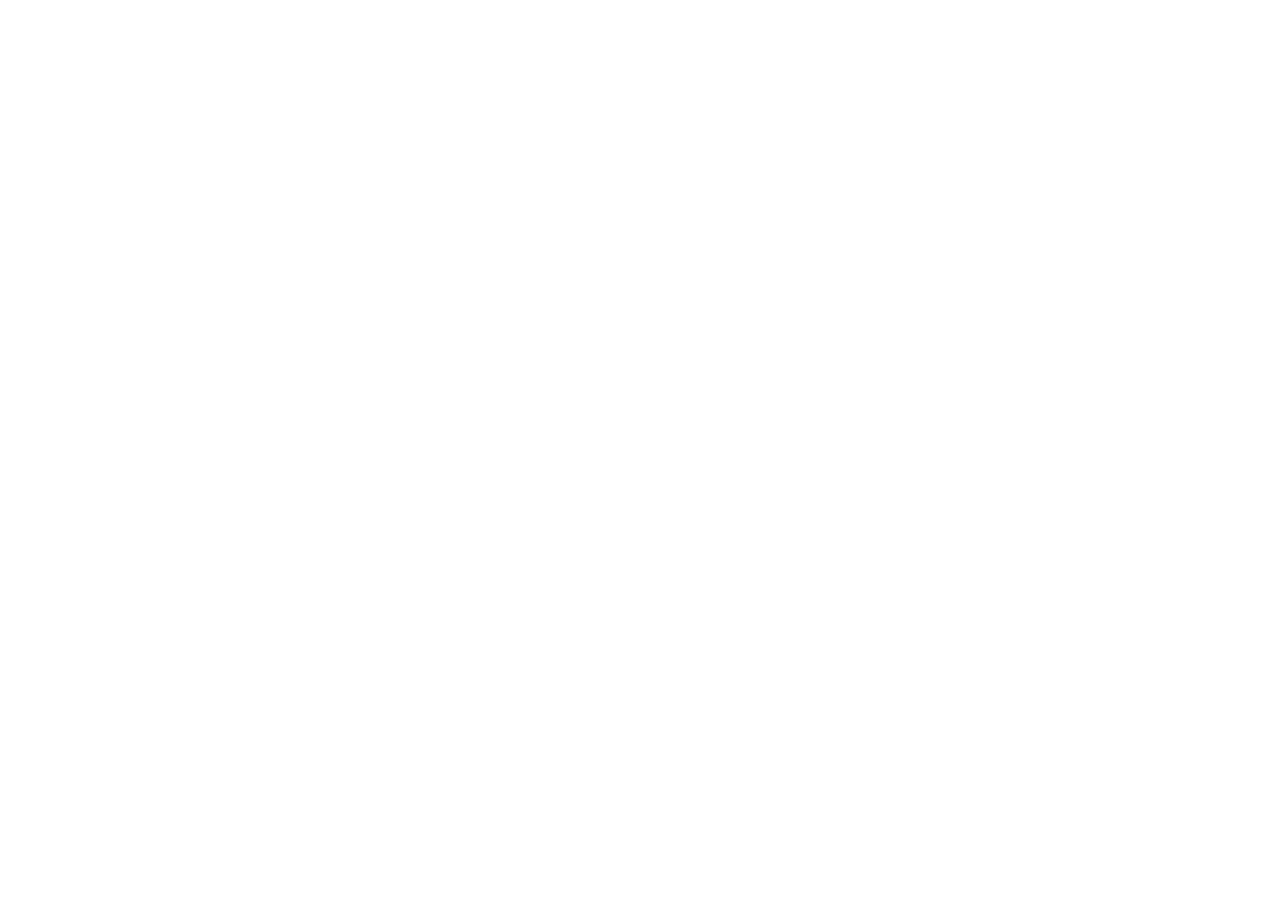
==== index.html @ 49e91ec2 "init project" ====
<!DOCTYPE html>
<html lang="en">

<head>
    <meta charset="UTF-8">
    <meta name="viewport" content="width=device-width, initial-scale=1.0">
    <title>Document</title>
</head>

<body>

</body>

</html>
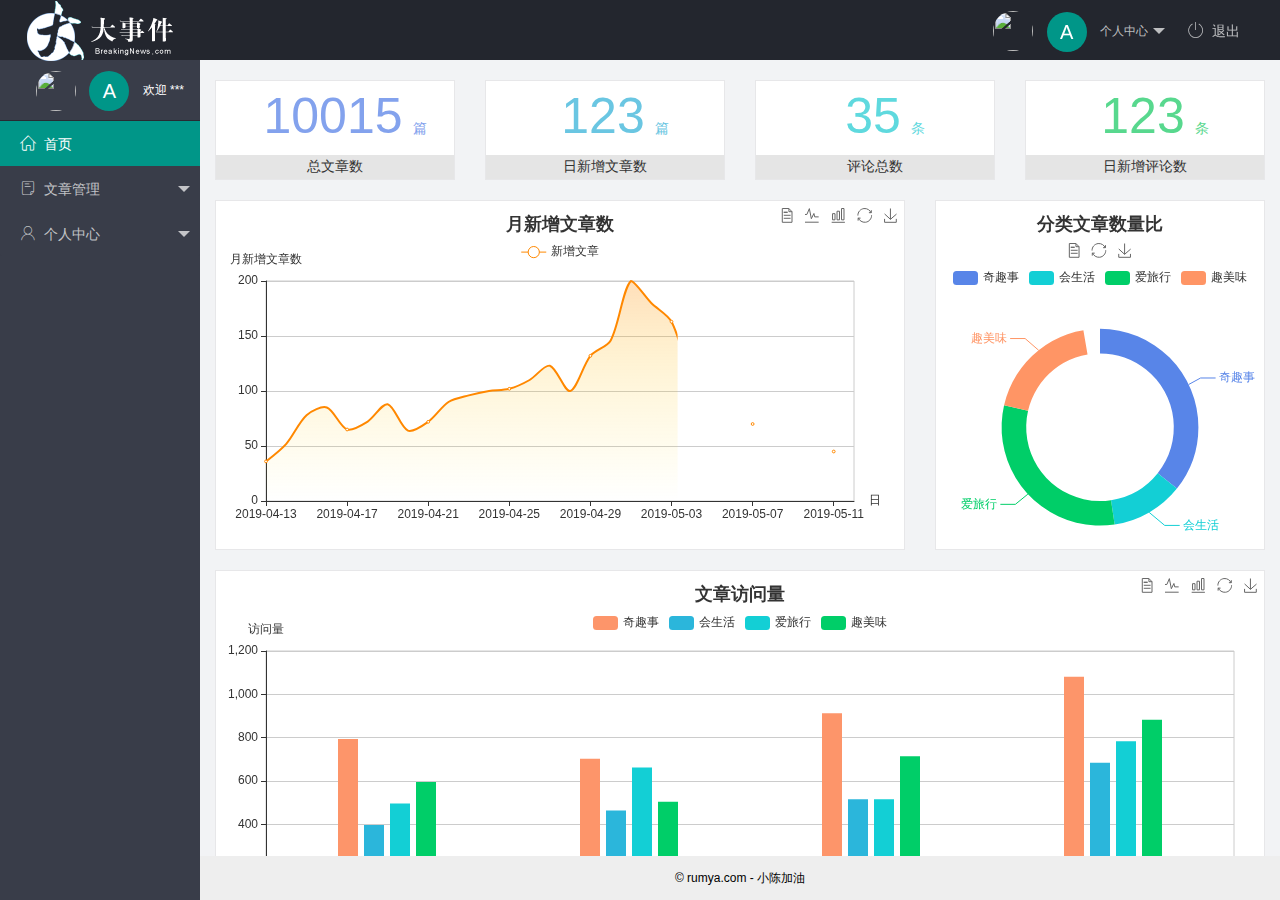
==== commit 1fbf5805: "完成了index页面" ====
--- a/index.html
+++ b/index.html
@@ -4,11 +4,102 @@
 <head>
     <meta charset="UTF-8">
     <meta name="viewport" content="width=device-width, initial-scale=1.0">
-    <title>Document</title>
+    <title>后台主页</title>
+    <!-- 导入 layui 的样式表 -->
+    <link rel="stylesheet" href="/assets/lib/layui/css/layui.css" />
+    <link rel="stylesheet" href="/assets/css/index.css">
+    <link rel="stylesheet" href="/assets/fonts/iconfont.css">
 </head>
 
-<body>
+<body class="layui-layout-body">
+    <div class="layui-layout layui-layout-admin">
+        <div class="layui-header">
+            <div class="layui-logo">
+                <img src="/assets/images/logo.png" alt="" />
+            </div>
+            <!-- 头部区域（可配合layui已有的水平导航） -->
+            <ul class="layui-nav layui-layout-right" lay-shrink="all">
+                <li class="layui-nav-item">
+                    <!-- 右侧导航栏上面头像 -->
+                    <a href="javascript:;" class="userinfo">
+                        <img src="http://t.cn/RCzsdCq" class="layui-nav-img" />
+                        <span class="text-avatar">A</span> 个人中心
+                    </a>
+                    <dl class="layui-nav-child">
+                        <dd><a href="">基本资料</a></dd>
+                        <dd><a href="">更换头像</a></dd>
+                        <dd><a href="">重置密码</a></dd>
+                    </dl>
+                </li>
+                <li class="layui-nav-item">
+                    <a href="javascript:;" id="loginOut"><span class="iconfont icon-tuichu"></span>退出</a></li>
+            </ul>
+        </div>
 
+        <div class="layui-side layui-bg-black">
+            <div class="layui-side-scroll">
+                <!-- 左侧侧边栏上面头像 -->
+                <div class="userinfo">
+                    <img src="http://t.cn/RCzsdCq" class="layui-nav-img" />
+                    <span class="text-avatar">A</span>
+                    <span id="welcome">欢迎 ***</span>
+                </div>
+                <!-- 左侧导航区域（可配合layui已有的垂直导航） -->
+                <ul class="layui-nav layui-nav-tree" lay-shrink="all">
+
+                    <li class="layui-nav-item layui-this">
+                        <a href="/home/dashboard.html" target="fm"><span class="iconfont icon-home"></span>首页</a>
+                    </li>
+
+                    <li class="layui-nav-item">
+                        <a class="" href="javascript:;"><span class="iconfont icon-16"></span>文章管理</a>
+                        <dl class="layui-nav-child">
+                            <dd>
+                                <a href="javascript:;"><i class="layui-icon layui-icon-app"></i>文章类别</a>
+                            </dd>
+                            <dd>
+                                <a href="javascript:;"><i class="layui-icon layui-icon-app"></i>文章列表</a>
+                            </dd>
+                            <dd>
+                                <a href="javascript:;"><i class="layui-icon layui-icon-app"></i>发布文章</a>
+                            </dd>
+                        </dl>
+                    </li>
+                    <li class="layui-nav-item">
+                        <a href="javascript:;"><span class="iconfont icon-user"></span>个人中心</a>
+                        <dl class="layui-nav-child">
+                            <dd>
+                                <a href="javascript:;"><i class="layui-icon layui-icon-app"></i>基本资料</a>
+                            </dd>
+                            <dd>
+                                <a href="javascript:;"><i class="layui-icon layui-icon-app"></i>更换头像</a>
+                            </dd>
+                            <dd>
+                                <a href="javascript:;"><i class="layui-icon layui-icon-app"></i>重置密码</a>
+                            </dd>
+                        </dl>
+                    </li>
+                </ul>
+            </div>
+        </div>
+
+
+
+        <div class="layui-body">
+            <!-- 内容主体区域 -->
+            <iframe name="fm" src="/home/dashboard.html" frameborder="0"></iframe>
+        </div>
+
+        <div class="layui-footer">
+            <!-- 底部固定区域 -->
+            © rumya.com - 小陈加油
+        </div>
+    </div>
+    <!-- 导入 layui 的JS文件 -->
+    <script src="/assets/lib/layui/layui.all.js"></script>
+    <script src="/assets/lib/jquery.js"></script>
+    <script src="/assets/js/baseAPI.js"></script>
+    <script src="/assets/js/index.js"></script>
 </body>
 
 </html>--- a/assets/lib/layui/css/layui.css
+++ b/assets/lib/layui/css/layui.css
@@ -0,0 +1,2 @@
+/** layui-v2.5.5 MIT License By https://www.layui.com */
+ .layui-inline,img{display:inline-block;vertical-align:middle}h1,h2,h3,h4,h5,h6{font-weight:400}.layui-edge,.layui-header,.layui-inline,.layui-main{position:relative}.layui-body,.layui-edge,.layui-elip{overflow:hidden}.layui-btn,.layui-edge,.layui-inline,img{vertical-align:middle}.layui-btn,.layui-disabled,.layui-icon,.layui-unselect{-moz-user-select:none;-webkit-user-select:none;-ms-user-select:none}.layui-elip,.layui-form-checkbox span,.layui-form-pane .layui-form-label{text-overflow:ellipsis;white-space:nowrap}.layui-breadcrumb,.layui-tree-btnGroup{visibility:hidden}blockquote,body,button,dd,div,dl,dt,form,h1,h2,h3,h4,h5,h6,input,li,ol,p,pre,td,textarea,th,ul{margin:0;padding:0;-webkit-tap-highlight-color:rgba(0,0,0,0)}a:active,a:hover{outline:0}img{border:none}li{list-style:none}table{border-collapse:collapse;border-spacing:0}h4,h5,h6{font-size:100%}button,input,optgroup,option,select,textarea{font-family:inherit;font-size:inherit;font-style:inherit;font-weight:inherit;outline:0}pre{white-space:pre-wrap;white-space:-moz-pre-wrap;white-space:-pre-wrap;white-space:-o-pre-wrap;word-wrap:break-word}body{line-height:24px;font:14px Helvetica Neue,Helvetica,PingFang SC,Tahoma,Arial,sans-serif}hr{height:1px;margin:10px 0;border:0;clear:both}a{color:#333;text-decoration:none}a:hover{color:#777}a cite{font-style:normal;*cursor:pointer}.layui-border-box,.layui-border-box *{box-sizing:border-box}.layui-box,.layui-box *{box-sizing:content-box}.layui-clear{clear:both;*zoom:1}.layui-clear:after{content:'\20';clear:both;*zoom:1;display:block;height:0}.layui-inline{*display:inline;*zoom:1}.layui-edge{display:inline-block;width:0;height:0;border-width:6px;border-style:dashed;border-color:transparent}.layui-edge-top{top:-4px;border-bottom-color:#999;border-bottom-style:solid}.layui-edge-right{border-left-color:#999;border-left-style:solid}.layui-edge-bottom{top:2px;border-top-color:#999;border-top-style:solid}.layui-edge-left{border-right-color:#999;border-right-style:solid}.layui-disabled,.layui-disabled:hover{color:#d2d2d2!important;cursor:not-allowed!important}.layui-circle{border-radius:100%}.layui-show{display:block!important}.layui-hide{display:none!important}@font-face{font-family:layui-icon;src:url(../font/iconfont.eot?v=250);src:url(../font/iconfont.eot?v=250#iefix) format('embedded-opentype'),url(../font/iconfont.woff2?v=250) format('woff2'),url(../font/iconfont.woff?v=250) format('woff'),url(../font/iconfont.ttf?v=250) format('truetype'),url(../font/iconfont.svg?v=250#layui-icon) format('svg')}.layui-icon{font-family:layui-icon!important;font-size:16px;font-style:normal;-webkit-font-smoothing:antialiased;-moz-osx-font-smoothing:grayscale}.layui-icon-reply-fill:before{content:"\e611"}.layui-icon-set-fill:before{content:"\e614"}.layui-icon-menu-fill:before{content:"\e60f"}.layui-icon-search:before{content:"\e615"}.layui-icon-share:before{content:"\e641"}.layui-icon-set-sm:before{content:"\e620"}.layui-icon-engine:before{content:"\e628"}.layui-icon-close:before{content:"\1006"}.layui-icon-close-fill:before{content:"\1007"}.layui-icon-chart-screen:before{content:"\e629"}.layui-icon-star:before{content:"\e600"}.layui-icon-circle-dot:before{content:"\e617"}.layui-icon-chat:before{content:"\e606"}.layui-icon-release:before{content:"\e609"}.layui-icon-list:before{content:"\e60a"}.layui-icon-chart:before{content:"\e62c"}.layui-icon-ok-circle:before{content:"\1005"}.layui-icon-layim-theme:before{content:"\e61b"}.layui-icon-table:before{content:"\e62d"}.layui-icon-right:before{content:"\e602"}.layui-icon-left:before{content:"\e603"}.layui-icon-cart-simple:before{content:"\e698"}.layui-icon-face-cry:before{content:"\e69c"}.layui-icon-face-smile:before{content:"\e6af"}.layui-icon-survey:before{content:"\e6b2"}.layui-icon-tree:before{content:"\e62e"}.layui-icon-upload-circle:before{content:"\e62f"}.layui-icon-add-circle:before{content:"\e61f"}.layui-icon-download-circle:before{content:"\e601"}.layui-icon-templeate-1:before{content:"\e630"}.layui-icon-util:before{content:"\e631"}.layui-icon-face-surprised:before{content:"\e664"}.layui-icon-edit:before{content:"\e642"}.layui-icon-speaker:before{content:"\e645"}.layui-icon-down:before{content:"\e61a"}.layui-icon-file:before{content:"\e621"}.layui-icon-layouts:before{content:"\e632"}.layui-icon-rate-half:before{content:"\e6c9"}.layui-icon-add-circle-fine:before{content:"\e608"}.layui-icon-prev-circle:before{content:"\e633"}.layui-icon-read:before{content:"\e705"}.layui-icon-404:before{content:"\e61c"}.layui-icon-carousel:before{content:"\e634"}.layui-icon-help:before{content:"\e607"}.layui-icon-code-circle:before{content:"\e635"}.layui-icon-water:before{content:"\e636"}.layui-icon-username:before{content:"\e66f"}.layui-icon-find-fill:before{content:"\e670"}.layui-icon-about:before{content:"\e60b"}.layui-icon-location:before{content:"\e715"}.layui-icon-up:before{content:"\e619"}.layui-icon-pause:before{content:"\e651"}.layui-icon-date:before{content:"\e637"}.layui-icon-layim-uploadfile:before{content:"\e61d"}.layui-icon-delete:before{content:"\e640"}.layui-icon-play:before{content:"\e652"}.layui-icon-top:before{content:"\e604"}.layui-icon-friends:before{content:"\e612"}.layui-icon-refresh-3:before{content:"\e9aa"}.layui-icon-ok:before{content:"\e605"}.layui-icon-layer:before{content:"\e638"}.layui-icon-face-smile-fine:before{content:"\e60c"}.layui-icon-dollar:before{content:"\e659"}.layui-icon-group:before{content:"\e613"}.layui-icon-layim-download:before{content:"\e61e"}.layui-icon-picture-fine:before{content:"\e60d"}.layui-icon-link:before{content:"\e64c"}.layui-icon-diamond:before{content:"\e735"}.layui-icon-log:before{content:"\e60e"}.layui-icon-rate-solid:before{content:"\e67a"}.layui-icon-fonts-del:before{content:"\e64f"}.layui-icon-unlink:before{content:"\e64d"}.layui-icon-fonts-clear:before{content:"\e639"}.layui-icon-triangle-r:before{content:"\e623"}.layui-icon-circle:before{content:"\e63f"}.layui-icon-radio:before{content:"\e643"}.layui-icon-align-center:before{content:"\e647"}.layui-icon-align-right:before{content:"\e648"}.layui-icon-align-left:before{content:"\e649"}.layui-icon-loading-1:before{content:"\e63e"}.layui-icon-return:before{content:"\e65c"}.layui-icon-fonts-strong:before{content:"\e62b"}.layui-icon-upload:before{content:"\e67c"}.layui-icon-dialogue:before{content:"\e63a"}.layui-icon-video:before{content:"\e6ed"}.layui-icon-headset:before{content:"\e6fc"}.layui-icon-cellphone-fine:before{content:"\e63b"}.layui-icon-add-1:before{content:"\e654"}.layui-icon-face-smile-b:before{content:"\e650"}.layui-icon-fonts-html:before{content:"\e64b"}.layui-icon-form:before{content:"\e63c"}.layui-icon-cart:before{content:"\e657"}.layui-icon-camera-fill:before{content:"\e65d"}.layui-icon-tabs:before{content:"\e62a"}.layui-icon-fonts-code:before{content:"\e64e"}.layui-icon-fire:before{content:"\e756"}.layui-icon-set:before{content:"\e716"}.layui-icon-fonts-u:before{content:"\e646"}.layui-icon-triangle-d:before{content:"\e625"}.layui-icon-tips:before{content:"\e702"}.layui-icon-picture:before{content:"\e64a"}.layui-icon-more-vertical:before{content:"\e671"}.layui-icon-flag:before{content:"\e66c"}.layui-icon-loading:before{content:"\e63d"}.layui-icon-fonts-i:before{content:"\e644"}.layui-icon-refresh-1:before{content:"\e666"}.layui-icon-rmb:before{content:"\e65e"}.layui-icon-home:before{content:"\e68e"}.layui-icon-user:before{content:"\e770"}.layui-icon-notice:before{content:"\e667"}.layui-icon-login-weibo:before{content:"\e675"}.layui-icon-voice:before{content:"\e688"}.layui-icon-upload-drag:before{content:"\e681"}.layui-icon-login-qq:before{content:"\e676"}.layui-icon-snowflake:before{content:"\e6b1"}.layui-icon-file-b:before{content:"\e655"}.layui-icon-template:before{content:"\e663"}.layui-icon-auz:before{content:"\e672"}.layui-icon-console:before{content:"\e665"}.layui-icon-app:before{content:"\e653"}.layui-icon-prev:before{content:"\e65a"}.layui-icon-website:before{content:"\e7ae"}.layui-icon-next:before{content:"\e65b"}.layui-icon-component:before{content:"\e857"}.layui-icon-more:before{content:"\e65f"}.layui-icon-login-wechat:before{content:"\e677"}.layui-icon-shrink-right:before{content:"\e668"}.layui-icon-spread-left:before{content:"\e66b"}.layui-icon-camera:before{content:"\e660"}.layui-icon-note:before{content:"\e66e"}.layui-icon-refresh:before{content:"\e669"}.layui-icon-female:before{content:"\e661"}.layui-icon-male:before{content:"\e662"}.layui-icon-password:before{content:"\e673"}.layui-icon-senior:before{content:"\e674"}.layui-icon-theme:before{content:"\e66a"}.layui-icon-tread:before{content:"\e6c5"}.layui-icon-praise:before{content:"\e6c6"}.layui-icon-star-fill:before{content:"\e658"}.layui-icon-rate:before{content:"\e67b"}.layui-icon-template-1:before{content:"\e656"}.layui-icon-vercode:before{content:"\e679"}.layui-icon-cellphone:before{content:"\e678"}.layui-icon-screen-full:before{content:"\e622"}.layui-icon-screen-restore:before{content:"\e758"}.layui-icon-cols:before{content:"\e610"}.layui-icon-export:before{content:"\e67d"}.layui-icon-print:before{content:"\e66d"}.layui-icon-slider:before{content:"\e714"}.layui-icon-addition:before{content:"\e624"}.layui-icon-subtraction:before{content:"\e67e"}.layui-icon-service:before{content:"\e626"}.layui-icon-transfer:before{content:"\e691"}.layui-main{width:1140px;margin:0 auto}.layui-header{z-index:1000;height:60px}.layui-header a:hover{transition:all .5s;-webkit-transition:all .5s}.layui-side{position:fixed;left:0;top:0;bottom:0;z-index:999;width:200px;overflow-x:hidden}.layui-side-scroll{position:relative;width:220px;height:100%;overflow-x:hidden}.layui-body{position:absolute;left:200px;right:0;top:0;bottom:0;z-index:998;width:auto;overflow-y:auto;box-sizing:border-box}.layui-layout-body{overflow:hidden}.layui-layout-admin .layui-header{background-color:#23262E}.layui-layout-admin .layui-side{top:60px;width:200px;overflow-x:hidden}.layui-layout-admin .layui-body{position:fixed;top:60px;bottom:44px}.layui-layout-admin .layui-main{width:auto;margin:0 15px}.layui-layout-admin .layui-footer{position:fixed;left:200px;right:0;bottom:0;height:44px;line-height:44px;padding:0 15px;background-color:#eee}.layui-layout-admin .layui-logo{position:absolute;left:0;top:0;width:200px;height:100%;line-height:60px;text-align:center;color:#009688;font-size:16px}.layui-layout-admin .layui-header .layui-nav{background:0 0}.layui-layout-left{position:absolute!important;left:200px;top:0}.layui-layout-right{position:absolute!important;right:0;top:0}.layui-container{position:relative;margin:0 auto;padding:0 15px;box-sizing:border-box}.layui-fluid{position:relative;margin:0 auto;padding:0 15px}.layui-row:after,.layui-row:before{content:'';display:block;clear:both}.layui-col-lg1,.layui-col-lg10,.layui-col-lg11,.layui-col-lg12,.layui-col-lg2,.layui-col-lg3,.layui-col-lg4,.layui-col-lg5,.layui-col-lg6,.layui-col-lg7,.layui-col-lg8,.layui-col-lg9,.layui-col-md1,.layui-col-md10,.layui-col-md11,.layui-col-md12,.layui-col-md2,.layui-col-md3,.layui-col-md4,.layui-col-md5,.layui-col-md6,.layui-col-md7,.layui-col-md8,.layui-col-md9,.layui-col-sm1,.layui-col-sm10,.layui-col-sm11,.layui-col-sm12,.layui-col-sm2,.layui-col-sm3,.layui-col-sm4,.layui-col-sm5,.layui-col-sm6,.layui-col-sm7,.layui-col-sm8,.layui-col-sm9,.layui-col-xs1,.layui-col-xs10,.layui-col-xs11,.layui-col-xs12,.layui-col-xs2,.layui-col-xs3,.layui-col-xs4,.layui-col-xs5,.layui-col-xs6,.layui-col-xs7,.layui-col-xs8,.layui-col-xs9{position:relative;display:block;box-sizing:border-box}.layui-col-xs1,.layui-col-xs10,.layui-col-xs11,.layui-col-xs12,.layui-col-xs2,.layui-col-xs3,.layui-col-xs4,.layui-col-xs5,.layui-col-xs6,.layui-col-xs7,.layui-col-xs8,.layui-col-xs9{float:left}.layui-col-xs1{width:8.33333333%}.layui-col-xs2{width:16.66666667%}.layui-col-xs3{width:25%}.layui-col-xs4{width:33.33333333%}.layui-col-xs5{width:41.66666667%}.layui-col-xs6{width:50%}.layui-col-xs7{width:58.33333333%}.layui-col-xs8{width:66.66666667%}.layui-col-xs9{width:75%}.layui-col-xs10{width:83.33333333%}.layui-col-xs11{width:91.66666667%}.layui-col-xs12{width:100%}.layui-col-xs-offset1{margin-left:8.33333333%}.layui-col-xs-offset2{margin-left:16.66666667%}.layui-col-xs-offset3{margin-left:25%}.layui-col-xs-offset4{margin-left:33.33333333%}.layui-col-xs-offset5{margin-left:41.66666667%}.layui-col-xs-offset6{margin-left:50%}.layui-col-xs-offset7{margin-left:58.33333333%}.layui-col-xs-offset8{margin-left:66.66666667%}.layui-col-xs-offset9{margin-left:75%}.layui-col-xs-offset10{margin-left:83.33333333%}.layui-col-xs-offset11{margin-left:91.66666667%}.layui-col-xs-offset12{margin-left:100%}@media screen and (max-width:768px){.layui-hide-xs{display:none!important}.layui-show-xs-block{display:block!important}.layui-show-xs-inline{display:inline!important}.layui-show-xs-inline-block{display:inline-block!important}}@media screen and (min-width:768px){.layui-container{width:750px}.layui-hide-sm{display:none!important}.layui-show-sm-block{display:block!important}.layui-show-sm-inline{display:inline!important}.layui-show-sm-inline-block{display:inline-block!important}.layui-col-sm1,.layui-col-sm10,.layui-col-sm11,.layui-col-sm12,.layui-col-sm2,.layui-col-sm3,.layui-col-sm4,.layui-col-sm5,.layui-col-sm6,.layui-col-sm7,.layui-col-sm8,.layui-col-sm9{float:left}.layui-col-sm1{width:8.33333333%}.layui-col-sm2{width:16.66666667%}.layui-col-sm3{width:25%}.layui-col-sm4{width:33.33333333%}.layui-col-sm5{width:41.66666667%}.layui-col-sm6{width:50%}.layui-col-sm7{width:58.33333333%}.layui-col-sm8{width:66.66666667%}.layui-col-sm9{width:75%}.layui-col-sm10{width:83.33333333%}.layui-col-sm11{width:91.66666667%}.layui-col-sm12{width:100%}.layui-col-sm-offset1{margin-left:8.33333333%}.layui-col-sm-offset2{margin-left:16.66666667%}.layui-col-sm-offset3{margin-left:25%}.layui-col-sm-offset4{margin-left:33.33333333%}.layui-col-sm-offset5{margin-left:41.66666667%}.layui-col-sm-offset6{margin-left:50%}.layui-col-sm-offset7{margin-left:58.33333333%}.layui-col-sm-offset8{margin-left:66.66666667%}.layui-col-sm-offset9{margin-left:75%}.layui-col-sm-offset10{margin-left:83.33333333%}.layui-col-sm-offset11{margin-left:91.66666667%}.layui-col-sm-offset12{margin-left:100%}}@media screen and (min-width:992px){.layui-container{width:970px}.layui-hide-md{display:none!important}.layui-show-md-block{display:block!important}.layui-show-md-inline{display:inline!important}.layui-show-md-inline-block{display:inline-block!important}.layui-col-md1,.layui-col-md10,.layui-col-md11,.layui-col-md12,.layui-col-md2,.layui-col-md3,.layui-col-md4,.layui-col-md5,.layui-col-md6,.layui-col-md7,.layui-col-md8,.layui-col-md9{float:left}.layui-col-md1{width:8.33333333%}.layui-col-md2{width:16.66666667%}.layui-col-md3{width:25%}.layui-col-md4{width:33.33333333%}.layui-col-md5{width:41.66666667%}.layui-col-md6{width:50%}.layui-col-md7{width:58.33333333%}.layui-col-md8{width:66.66666667%}.layui-col-md9{width:75%}.layui-col-md10{width:83.33333333%}.layui-col-md11{width:91.66666667%}.layui-col-md12{width:100%}.layui-col-md-offset1{margin-left:8.33333333%}.layui-col-md-offset2{margin-left:16.66666667%}.layui-col-md-offset3{margin-left:25%}.layui-col-md-offset4{margin-left:33.33333333%}.layui-col-md-offset5{margin-left:41.66666667%}.layui-col-md-offset6{margin-left:50%}.layui-col-md-offset7{margin-left:58.33333333%}.layui-col-md-offset8{margin-left:66.66666667%}.layui-col-md-offset9{margin-left:75%}.layui-col-md-offset10{margin-left:83.33333333%}.layui-col-md-offset11{margin-left:91.66666667%}.layui-col-md-offset12{margin-left:100%}}@media screen and (min-width:1200px){.layui-container{width:1170px}.layui-hide-lg{display:none!important}.layui-show-lg-block{display:block!important}.layui-show-lg-inline{display:inline!important}.layui-show-lg-inline-block{display:inline-block!important}.layui-col-lg1,.layui-col-lg10,.layui-col-lg11,.layui-col-lg12,.layui-col-lg2,.layui-col-lg3,.layui-col-lg4,.layui-col-lg5,.layui-col-lg6,.layui-col-lg7,.layui-col-lg8,.layui-col-lg9{float:left}.layui-col-lg1{width:8.33333333%}.layui-col-lg2{width:16.66666667%}.layui-col-lg3{width:25%}.layui-col-lg4{width:33.33333333%}.layui-col-lg5{width:41.66666667%}.layui-col-lg6{width:50%}.layui-col-lg7{width:58.33333333%}.layui-col-lg8{width:66.66666667%}.layui-col-lg9{width:75%}.layui-col-lg10{width:83.33333333%}.layui-col-lg11{width:91.66666667%}.layui-col-lg12{width:100%}.layui-col-lg-offset1{margin-left:8.33333333%}.layui-col-lg-offset2{margin-left:16.66666667%}.layui-col-lg-offset3{margin-left:25%}.layui-col-lg-offset4{margin-left:33.33333333%}.layui-col-lg-offset5{margin-left:41.66666667%}.layui-col-lg-offset6{margin-left:50%}.layui-col-lg-offset7{margin-left:58.33333333%}.layui-col-lg-offset8{margin-left:66.66666667%}.layui-col-lg-offset9{margin-left:75%}.layui-col-lg-offset10{margin-left:83.33333333%}.layui-col-lg-offset11{margin-left:91.66666667%}.layui-col-lg-offset12{margin-left:100%}}.layui-col-space1{margin:-.5px}.layui-col-space1>*{padding:.5px}.layui-col-space3{margin:-1.5px}.layui-col-space3>*{padding:1.5px}.layui-col-space5{margin:-2.5px}.layui-col-space5>*{padding:2.5px}.layui-col-space8{margin:-3.5px}.layui-col-space8>*{padding:3.5px}.layui-col-space10{margin:-5px}.layui-col-space10>*{padding:5px}.layui-col-space12{margin:-6px}.layui-col-space12>*{padding:6px}.layui-col-space15{margin:-7.5px}.layui-col-space15>*{padding:7.5px}.layui-col-space18{margin:-9px}.layui-col-space18>*{padding:9px}.layui-col-space20{margin:-10px}.layui-col-space20>*{padding:10px}.layui-col-space22{margin:-11px}.layui-col-space22>*{padding:11px}.layui-col-space25{margin:-12.5px}.layui-col-space25>*{padding:12.5px}.layui-col-space30{margin:-15px}.layui-col-space30>*{padding:15px}.layui-btn,.layui-input,.layui-select,.layui-textarea,.layui-upload-button{outline:0;-webkit-appearance:none;transition:all .3s;-webkit-transition:all .3s;box-sizing:border-box}.layui-elem-quote{margin-bottom:10px;padding:15px;line-height:22px;border-left:5px solid #009688;border-radius:0 2px 2px 0;background-color:#f2f2f2}.layui-quote-nm{border-style:solid;border-width:1px 1px 1px 5px;background:0 0}.layui-elem-field{margin-bottom:10px;padding:0;border-width:1px;border-style:solid}.layui-elem-field legend{margin-left:20px;padding:0 10px;font-size:20px;font-weight:300}.layui-field-title{margin:10px 0 20px;border-width:1px 0 0}.layui-field-box{padding:10px 15px}.layui-field-title .layui-field-box{padding:10px 0}.layui-progress{position:relative;height:6px;border-radius:20px;background-color:#e2e2e2}.layui-progress-bar{position:absolute;left:0;top:0;width:0;max-width:100%;height:6px;border-radius:20px;text-align:right;background-color:#5FB878;transition:all .3s;-webkit-transition:all .3s}.layui-progress-big,.layui-progress-big .layui-progress-bar{height:18px;line-height:18px}.layui-progress-text{position:relative;top:-20px;line-height:18px;font-size:12px;color:#666}.layui-progress-big .layui-progress-text{position:static;padding:0 10px;color:#fff}.layui-collapse{border-width:1px;border-style:solid;border-radius:2px}.layui-colla-content,.layui-colla-item{border-top-width:1px;border-top-style:solid}.layui-colla-item:first-child{border-top:none}.layui-colla-title{position:relative;height:42px;line-height:42px;padding:0 15px 0 35px;color:#333;background-color:#f2f2f2;cursor:pointer;font-size:14px;overflow:hidden}.layui-colla-content{display:none;padding:10px 15px;line-height:22px;color:#666}.layui-colla-icon{position:absolute;left:15px;top:0;font-size:14px}.layui-card{margin-bottom:15px;border-radius:2px;background-color:#fff;box-shadow:0 1px 2px 0 rgba(0,0,0,.05)}.layui-card:last-child{margin-bottom:0}.layui-card-header{position:relative;height:42px;line-height:42px;padding:0 15px;border-bottom:1px solid #f6f6f6;color:#333;border-radius:2px 2px 0 0;font-size:14px}.layui-bg-black,.layui-bg-blue,.layui-bg-cyan,.layui-bg-green,.layui-bg-orange,.layui-bg-red{color:#fff!important}.layui-card-body{position:relative;padding:10px 15px;line-height:24px}.layui-card-body[pad15]{padding:15px}.layui-card-body[pad20]{padding:20px}.layui-card-body .layui-table{margin:5px 0}.layui-card .layui-tab{margin:0}.layui-panel-window{position:relative;padding:15px;border-radius:0;border-top:5px solid #E6E6E6;background-color:#fff}.layui-auxiliar-moving{position:fixed;left:0;right:0;top:0;bottom:0;width:100%;height:100%;background:0 0;z-index:9999999999}.layui-form-label,.layui-form-mid,.layui-form-select,.layui-input-block,.layui-input-inline,.layui-textarea{position:relative}.layui-bg-red{background-color:#FF5722!important}.layui-bg-orange{background-color:#FFB800!important}.layui-bg-green{background-color:#009688!important}.layui-bg-cyan{background-color:#2F4056!important}.layui-bg-blue{background-color:#1E9FFF!important}.layui-bg-black{background-color:#393D49!important}.layui-bg-gray{background-color:#eee!important;color:#666!important}.layui-badge-rim,.layui-colla-content,.layui-colla-item,.layui-collapse,.layui-elem-field,.layui-form-pane .layui-form-item[pane],.layui-form-pane .layui-form-label,.layui-input,.layui-layedit,.layui-layedit-tool,.layui-quote-nm,.layui-select,.layui-tab-bar,.layui-tab-card,.layui-tab-title,.layui-tab-title .layui-this:after,.layui-textarea{border-color:#e6e6e6}.layui-timeline-item:before,hr{background-color:#e6e6e6}.layui-text{line-height:22px;font-size:14px;color:#666}.layui-text h1,.layui-text h2,.layui-text h3{font-weight:500;color:#333}.layui-text h1{font-size:30px}.layui-text h2{font-size:24px}.layui-text h3{font-size:18px}.layui-text a:not(.layui-btn){color:#01AAED}.layui-text a:not(.layui-btn):hover{text-decoration:underline}.layui-text ul{padding:5px 0 5px 15px}.layui-text ul li{margin-top:5px;list-style-type:disc}.layui-text em,.layui-word-aux{color:#999!important;padding:0 5px!important}.layui-btn{display:inline-block;height:38px;line-height:38px;padding:0 18px;background-color:#009688;color:#fff;white-space:nowrap;text-align:center;font-size:14px;border:none;border-radius:2px;cursor:pointer}.layui-btn:hover{opacity:.8;filter:alpha(opacity=80);color:#fff}.layui-btn:active{opacity:1;filter:alpha(opacity=100)}.layui-btn+.layui-btn{margin-left:10px}.layui-btn-container{font-size:0}.layui-btn-container .layui-btn{margin-right:10px;margin-bottom:10px}.layui-btn-container .layui-btn+.layui-btn{margin-left:0}.layui-table .layui-btn-container .layui-btn{margin-bottom:9px}.layui-btn-radius{border-radius:100px}.layui-btn .layui-icon{margin-right:3px;font-size:18px;vertical-align:bottom;vertical-align:middle\9}.layui-btn-primary{border:1px solid #C9C9C9;background-color:#fff;color:#555}.layui-btn-primary:hover{border-color:#009688;color:#333}.layui-btn-normal{background-color:#1E9FFF}.layui-btn-warm{background-color:#FFB800}.layui-btn-danger{background-color:#FF5722}.layui-btn-checked{background-color:#5FB878}.layui-btn-disabled,.layui-btn-disabled:active,.layui-btn-disabled:hover{border:1px solid #e6e6e6;background-color:#FBFBFB;color:#C9C9C9;cursor:not-allowed;opacity:1}.layui-btn-lg{height:44px;line-height:44px;padding:0 25px;font-size:16px}.layui-btn-sm{height:30px;line-height:30px;padding:0 10px;font-size:12px}.layui-btn-sm i{font-size:16px!important}.layui-btn-xs{height:22px;line-height:22px;padding:0 5px;font-size:12px}.layui-btn-xs i{font-size:14px!important}.layui-btn-group{display:inline-block;vertical-align:middle;font-size:0}.layui-btn-group .layui-btn{margin-left:0!important;margin-right:0!important;border-left:1px solid rgba(255,255,255,.5);border-radius:0}.layui-btn-group .layui-btn-primary{border-left:none}.layui-btn-group .layui-btn-primary:hover{border-color:#C9C9C9;color:#009688}.layui-btn-group .layui-btn:first-child{border-left:none;border-radius:2px 0 0 2px}.layui-btn-group .layui-btn-primary:first-child{border-left:1px solid #c9c9c9}.layui-btn-group .layui-btn:last-child{border-radius:0 2px 2px 0}.layui-btn-group .layui-btn+.layui-btn{margin-left:0}.layui-btn-group+.layui-btn-group{margin-left:10px}.layui-btn-fluid{width:100%}.layui-input,.layui-select,.layui-textarea{height:38px;line-height:1.3;line-height:38px\9;border-width:1px;border-style:solid;background-color:#fff;border-radius:2px}.layui-input::-webkit-input-placeholder,.layui-select::-webkit-input-placeholder,.layui-textarea::-webkit-input-placeholder{line-height:1.3}.layui-input,.layui-textarea{display:block;width:100%;padding-left:10px}.layui-input:hover,.layui-textarea:hover{border-color:#D2D2D2!important}.layui-input:focus,.layui-textarea:focus{border-color:#C9C9C9!important}.layui-textarea{min-height:100px;height:auto;line-height:20px;padding:6px 10px;resize:vertical}.layui-select{padding:0 10px}.layui-form input[type=checkbox],.layui-form input[type=radio],.layui-form select{display:none}.layui-form [lay-ignore]{display:initial}.layui-form-item{margin-bottom:15px;clear:both;*zoom:1}.layui-form-item:after{content:'\20';clear:both;*zoom:1;display:block;height:0}.layui-form-label{float:left;display:block;padding:9px 15px;width:80px;font-weight:400;line-height:20px;text-align:right}.layui-form-label-col{display:block;float:none;padding:9px 0;line-height:20px;text-align:left}.layui-form-item .layui-inline{margin-bottom:5px;margin-right:10px}.layui-input-block{margin-left:110px;min-height:36px}.layui-input-inline{display:inline-block;vertical-align:middle}.layui-form-item .layui-input-inline{float:left;width:190px;margin-right:10px}.layui-form-text .layui-input-inline{width:auto}.layui-form-mid{float:left;display:block;padding:9px 0!important;line-height:20px;margin-right:10px}.layui-form-danger+.layui-form-select .layui-input,.layui-form-danger:focus{border-color:#FF5722!important}.layui-form-select .layui-input{padding-right:30px;cursor:pointer}.layui-form-select .layui-edge{position:absolute;right:10px;top:50%;margin-top:-3px;cursor:pointer;border-width:6px;border-top-color:#c2c2c2;border-top-style:solid;transition:all .3s;-webkit-transition:all .3s}.layui-form-select dl{display:none;position:absolute;left:0;top:42px;padding:5px 0;z-index:899;min-width:100%;border:1px solid #d2d2d2;max-height:300px;overflow-y:auto;background-color:#fff;border-radius:2px;box-shadow:0 2px 4px rgba(0,0,0,.12);box-sizing:border-box}.layui-form-select dl dd,.layui-form-select dl dt{padding:0 10px;line-height:36px;white-space:nowrap;overflow:hidden;text-overflow:ellipsis}.layui-form-select dl dt{font-size:12px;color:#999}.layui-form-select dl dd{cursor:pointer}.layui-form-select dl dd:hover{background-color:#f2f2f2;-webkit-transition:.5s all;transition:.5s all}.layui-form-select .layui-select-group dd{padding-left:20px}.layui-form-select dl dd.layui-select-tips{padding-left:10px!important;color:#999}.layui-form-select dl dd.layui-this{background-color:#5FB878;color:#fff}.layui-form-checkbox,.layui-form-select dl dd.layui-disabled{background-color:#fff}.layui-form-selected dl{display:block}.layui-form-checkbox,.layui-form-checkbox *,.layui-form-switch{display:inline-block;vertical-align:middle}.layui-form-selected .layui-edge{margin-top:-9px;-webkit-transform:rotate(180deg);transform:rotate(180deg);margin-top:-3px\9}:root .layui-form-selected .layui-edge{margin-top:-9px\0/IE9}.layui-form-selectup dl{top:auto;bottom:42px}.layui-select-none{margin:5px 0;text-align:center;color:#999}.layui-select-disabled .layui-disabled{border-color:#eee!important}.layui-select-disabled .layui-edge{border-top-color:#d2d2d2}.layui-form-checkbox{position:relative;height:30px;line-height:30px;margin-right:10px;padding-right:30px;cursor:pointer;font-size:0;-webkit-transition:.1s linear;transition:.1s linear;box-sizing:border-box}.layui-form-checkbox span{padding:0 10px;height:100%;font-size:14px;border-radius:2px 0 0 2px;background-color:#d2d2d2;color:#fff;overflow:hidden}.layui-form-checkbox:hover span{background-color:#c2c2c2}.layui-form-checkbox i{position:absolute;right:0;top:0;width:30px;height:28px;border:1px solid #d2d2d2;border-left:none;border-radius:0 2px 2px 0;color:#fff;font-size:20px;text-align:center}.layui-form-checkbox:hover i{border-color:#c2c2c2;color:#c2c2c2}.layui-form-checked,.layui-form-checked:hover{border-color:#5FB878}.layui-form-checked span,.layui-form-checked:hover span{background-color:#5FB878}.layui-form-checked i,.layui-form-checked:hover i{color:#5FB878}.layui-form-item .layui-form-checkbox{margin-top:4px}.layui-form-checkbox[lay-skin=primary]{height:auto!important;line-height:normal!important;min-width:18px;min-height:18px;border:none!important;margin-right:0;padding-left:28px;padding-right:0;background:0 0}.layui-form-checkbox[lay-skin=primary] span{padding-left:0;padding-right:15px;line-height:18px;background:0 0;color:#666}.layui-form-checkbox[lay-skin=primary] i{right:auto;left:0;width:16px;height:16px;line-height:16px;border:1px solid #d2d2d2;font-size:12px;border-radius:2px;background-color:#fff;-webkit-transition:.1s linear;transition:.1s linear}.layui-form-checkbox[lay-skin=primary]:hover i{border-color:#5FB878;color:#fff}.layui-form-checked[lay-skin=primary] i{border-color:#5FB878!important;background-color:#5FB878;color:#fff}.layui-checkbox-disbaled[lay-skin=primary] span{background:0 0!important;color:#c2c2c2}.layui-checkbox-disbaled[lay-skin=primary]:hover i{border-color:#d2d2d2}.layui-form-item .layui-form-checkbox[lay-skin=primary]{margin-top:10px}.layui-form-switch{position:relative;height:22px;line-height:22px;min-width:35px;padding:0 5px;margin-top:8px;border:1px solid #d2d2d2;border-radius:20px;cursor:pointer;background-color:#fff;-webkit-transition:.1s linear;transition:.1s linear}.layui-form-switch i{position:absolute;left:5px;top:3px;width:16px;height:16px;border-radius:20px;background-color:#d2d2d2;-webkit-transition:.1s linear;transition:.1s linear}.layui-form-switch em{position:relative;top:0;width:25px;margin-left:21px;padding:0!important;text-align:center!important;color:#999!important;font-style:normal!important;font-size:12px}.layui-form-onswitch{border-color:#5FB878;background-color:#5FB878}.layui-checkbox-disbaled,.layui-checkbox-disbaled i{border-color:#e2e2e2!important}.layui-form-onswitch i{left:100%;margin-left:-21px;background-color:#fff}.layui-form-onswitch em{margin-left:5px;margin-right:21px;color:#fff!important}.layui-checkbox-disbaled span{background-color:#e2e2e2!important}.layui-checkbox-disbaled:hover i{color:#fff!important}[lay-radio]{display:none}.layui-form-radio,.layui-form-radio *{display:inline-block;vertical-align:middle}.layui-form-radio{line-height:28px;margin:6px 10px 0 0;padding-right:10px;cursor:pointer;font-size:0}.layui-form-radio *{font-size:14px}.layui-form-radio>i{margin-right:8px;font-size:22px;color:#c2c2c2}.layui-form-radio>i:hover,.layui-form-radioed>i{color:#5FB878}.layui-radio-disbaled>i{color:#e2e2e2!important}.layui-form-pane .layui-form-label{width:110px;padding:8px 15px;height:38px;line-height:20px;border-width:1px;border-style:solid;border-radius:2px 0 0 2px;text-align:center;background-color:#FBFBFB;overflow:hidden;box-sizing:border-box}.layui-form-pane .layui-input-inline{margin-left:-1px}.layui-form-pane .layui-input-block{margin-left:110px;left:-1px}.layui-form-pane .layui-input{border-radius:0 2px 2px 0}.layui-form-pane .layui-form-text .layui-form-label{float:none;width:100%;border-radius:2px;box-sizing:border-box;text-align:left}.layui-form-pane .layui-form-text .layui-input-inline{display:block;margin:0;top:-1px;clear:both}.layui-form-pane .layui-form-text .layui-input-block{margin:0;left:0;top:-1px}.layui-form-pane .layui-form-text .layui-textarea{min-height:100px;border-radius:0 0 2px 2px}.layui-form-pane .layui-form-checkbox{margin:4px 0 4px 10px}.layui-form-pane .layui-form-radio,.layui-form-pane .layui-form-switch{margin-top:6px;margin-left:10px}.layui-form-pane .layui-form-item[pane]{position:relative;border-width:1px;border-style:solid}.layui-form-pane .layui-form-item[pane] .layui-form-label{position:absolute;left:0;top:0;height:100%;border-width:0 1px 0 0}.layui-form-pane .layui-form-item[pane] .layui-input-inline{margin-left:110px}@media screen and (max-width:450px){.layui-form-item .layui-form-label{text-overflow:ellipsis;overflow:hidden;white-space:nowrap}.layui-form-item .layui-inline{display:block;margin-right:0;margin-bottom:20px;clear:both}.layui-form-item .layui-inline:after{content:'\20';clear:both;display:block;height:0}.layui-form-item .layui-input-inline{display:block;float:none;left:-3px;width:auto;margin:0 0 10px 112px}.layui-form-item .layui-input-inline+.layui-form-mid{margin-left:110px;top:-5px;padding:0}.layui-form-item .layui-form-checkbox{margin-right:5px;margin-bottom:5px}}.layui-layedit{border-width:1px;border-style:solid;border-radius:2px}.layui-layedit-tool{padding:3px 5px;border-bottom-width:1px;border-bottom-style:solid;font-size:0}.layedit-tool-fixed{position:fixed;top:0;border-top:1px solid #e2e2e2}.layui-layedit-tool .layedit-tool-mid,.layui-layedit-tool .layui-icon{display:inline-block;vertical-align:middle;text-align:center;font-size:14px}.layui-layedit-tool .layui-icon{position:relative;width:32px;height:30px;line-height:30px;margin:3px 5px;color:#777;cursor:pointer;border-radius:2px}.layui-layedit-tool .layui-icon:hover{color:#393D49}.layui-layedit-tool .layui-icon:active{color:#000}.layui-layedit-tool .layedit-tool-active{background-color:#e2e2e2;color:#000}.layui-layedit-tool .layui-disabled,.layui-layedit-tool .layui-disabled:hover{color:#d2d2d2;cursor:not-allowed}.layui-layedit-tool .layedit-tool-mid{width:1px;height:18px;margin:0 10px;background-color:#d2d2d2}.layedit-tool-html{width:50px!important;font-size:30px!important}.layedit-tool-b,.layedit-tool-code,.layedit-tool-help{font-size:16px!important}.layedit-tool-d,.layedit-tool-face,.layedit-tool-image,.layedit-tool-unlink{font-size:18px!important}.layedit-tool-image input{position:absolute;font-size:0;left:0;top:0;width:100%;height:100%;opacity:.01;filter:Alpha(opacity=1);cursor:pointer}.layui-layedit-iframe iframe{display:block;width:100%}#LAY_layedit_code{overflow:hidden}.layui-laypage{display:inline-block;*display:inline;*zoom:1;vertical-align:middle;margin:10px 0;font-size:0}.layui-laypage>a:first-child,.layui-laypage>a:first-child em{border-radius:2px 0 0 2px}.layui-laypage>a:last-child,.layui-laypage>a:last-child em{border-radius:0 2px 2px 0}.layui-laypage>:first-child{margin-left:0!important}.layui-laypage>:last-child{margin-right:0!important}.layui-laypage a,.layui-laypage button,.layui-laypage input,.layui-laypage select,.layui-laypage span{border:1px solid #e2e2e2}.layui-laypage a,.layui-laypage span{display:inline-block;*display:inline;*zoom:1;vertical-align:middle;padding:0 15px;height:28px;line-height:28px;margin:0 -1px 5px 0;background-color:#fff;color:#333;font-size:12px}.layui-flow-more a *,.layui-laypage input,.layui-table-view select[lay-ignore]{display:inline-block}.layui-laypage a:hover{color:#009688}.layui-laypage em{font-style:normal}.layui-laypage .layui-laypage-spr{color:#999;font-weight:700}.layui-laypage a{text-decoration:none}.layui-laypage .layui-laypage-curr{position:relative}.layui-laypage .layui-laypage-curr em{position:relative;color:#fff}.layui-laypage .layui-laypage-curr .layui-laypage-em{position:absolute;left:-1px;top:-1px;padding:1px;width:100%;height:100%;background-color:#009688}.layui-laypage-em{border-radius:2px}.layui-laypage-next em,.layui-laypage-prev em{font-family:Sim sun;font-size:16px}.layui-laypage .layui-laypage-count,.layui-laypage .layui-laypage-limits,.layui-laypage .layui-laypage-refresh,.layui-laypage .layui-laypage-skip{margin-left:10px;margin-right:10px;padding:0;border:none}.layui-laypage .layui-laypage-limits,.layui-laypage .layui-laypage-refresh{vertical-align:top}.layui-laypage .layui-laypage-refresh i{font-size:18px;cursor:pointer}.layui-laypage select{height:22px;padding:3px;border-radius:2px;cursor:pointer}.layui-laypage .layui-laypage-skip{height:30px;line-height:30px;color:#999}.layui-laypage button,.layui-laypage input{height:30px;line-height:30px;border-radius:2px;vertical-align:top;background-color:#fff;box-sizing:border-box}.layui-laypage input{width:40px;margin:0 10px;padding:0 3px;text-align:center}.layui-laypage input:focus,.layui-laypage select:focus{border-color:#009688!important}.layui-laypage button{margin-left:10px;padding:0 10px;cursor:pointer}.layui-table,.layui-table-view{margin:10px 0}.layui-flow-more{margin:10px 0;text-align:center;color:#999;font-size:14px}.layui-flow-more a{height:32px;line-height:32px}.layui-flow-more a *{vertical-align:top}.layui-flow-more a cite{padding:0 20px;border-radius:3px;background-color:#eee;color:#333;font-style:normal}.layui-flow-more a cite:hover{opacity:.8}.layui-flow-more a i{font-size:30px;color:#737383}.layui-table{width:100%;background-color:#fff;color:#666}.layui-table tr{transition:all .3s;-webkit-transition:all .3s}.layui-table th{text-align:left;font-weight:400}.layui-table tbody tr:hover,.layui-table thead tr,.layui-table-click,.layui-table-header,.layui-table-hover,.layui-table-mend,.layui-table-patch,.layui-table-tool,.layui-table-total,.layui-table-total tr,.layui-table[lay-even] tr:nth-child(even){background-color:#f2f2f2}.layui-table td,.layui-table th,.layui-table-col-set,.layui-table-fixed-r,.layui-table-grid-down,.layui-table-header,.layui-table-page,.layui-table-tips-main,.layui-table-tool,.layui-table-total,.layui-table-view,.layui-table[lay-skin=line],.layui-table[lay-skin=row]{border-width:1px;border-style:solid;border-color:#e6e6e6}.layui-table td,.layui-table th{position:relative;padding:9px 15px;min-height:20px;line-height:20px;font-size:14px}.layui-table[lay-skin=line] td,.layui-table[lay-skin=line] th{border-width:0 0 1px}.layui-table[lay-skin=row] td,.layui-table[lay-skin=row] th{border-width:0 1px 0 0}.layui-table[lay-skin=nob] td,.layui-table[lay-skin=nob] th{border:none}.layui-table img{max-width:100px}.layui-table[lay-size=lg] td,.layui-table[lay-size=lg] th{padding:15px 30px}.layui-table-view .layui-table[lay-size=lg] .layui-table-cell{height:40px;line-height:40px}.layui-table[lay-size=sm] td,.layui-table[lay-size=sm] th{font-size:12px;padding:5px 10px}.layui-table-view .layui-table[lay-size=sm] .layui-table-cell{height:20px;line-height:20px}.layui-table[lay-data]{display:none}.layui-table-box{position:relative;overflow:hidden}.layui-table-view .layui-table{position:relative;width:auto;margin:0}.layui-table-view .layui-table[lay-skin=line]{border-width:0 1px 0 0}.layui-table-view .layui-table[lay-skin=row]{border-width:0 0 1px}.layui-table-view .layui-table td,.layui-table-view .layui-table th{padding:5px 0;border-top:none;border-left:none}.layui-table-view .layui-table th.layui-unselect .layui-table-cell span{cursor:pointer}.layui-table-view .layui-table td{cursor:default}.layui-table-view .layui-table td[data-edit=text]{cursor:text}.layui-table-view .layui-form-checkbox[lay-skin=primary] i{width:18px;height:18px}.layui-table-view .layui-form-radio{line-height:0;padding:0}.layui-table-view .layui-form-radio>i{margin:0;font-size:20px}.layui-table-init{position:absolute;left:0;top:0;width:100%;height:100%;text-align:center;z-index:110}.layui-table-init .layui-icon{position:absolute;left:50%;top:50%;margin:-15px 0 0 -15px;font-size:30px;color:#c2c2c2}.layui-table-header{border-width:0 0 1px;overflow:hidden}.layui-table-header .layui-table{margin-bottom:-1px}.layui-table-tool .layui-inline[lay-event]{position:relative;width:26px;height:26px;padding:5px;line-height:16px;margin-right:10px;text-align:center;color:#333;border:1px solid #ccc;cursor:pointer;-webkit-transition:.5s all;transition:.5s all}.layui-table-tool .layui-inline[lay-event]:hover{border:1px solid #999}.layui-table-tool-temp{padding-right:120px}.layui-table-tool-self{position:absolute;right:17px;top:10px}.layui-table-tool .layui-table-tool-self .layui-inline[lay-event]{margin:0 0 0 10px}.layui-table-tool-panel{position:absolute;top:29px;left:-1px;padding:5px 0;min-width:150px;min-height:40px;border:1px solid #d2d2d2;text-align:left;overflow-y:auto;background-color:#fff;box-shadow:0 2px 4px rgba(0,0,0,.12)}.layui-table-cell,.layui-table-tool-panel li{overflow:hidden;text-overflow:ellipsis;white-space:nowrap}.layui-table-tool-panel li{padding:0 10px;line-height:30px;-webkit-transition:.5s all;transition:.5s all}.layui-table-tool-panel li .layui-form-checkbox[lay-skin=primary]{width:100%;padding-left:28px}.layui-table-tool-panel li:hover{background-color:#f2f2f2}.layui-table-tool-panel li .layui-form-checkbox[lay-skin=primary] i{position:absolute;left:0;top:0}.layui-table-tool-panel li .layui-form-checkbox[lay-skin=primary] span{padding:0}.layui-table-tool .layui-table-tool-self .layui-table-tool-panel{left:auto;right:-1px}.layui-table-col-set{position:absolute;right:0;top:0;width:20px;height:100%;border-width:0 0 0 1px;background-color:#fff}.layui-table-sort{width:10px;height:20px;margin-left:5px;cursor:pointer!important}.layui-table-sort .layui-edge{position:absolute;left:5px;border-width:5px}.layui-table-sort .layui-table-sort-asc{top:3px;border-top:none;border-bottom-style:solid;border-bottom-color:#b2b2b2}.layui-table-sort .layui-table-sort-asc:hover{border-bottom-color:#666}.layui-table-sort .layui-table-sort-desc{bottom:5px;border-bottom:none;border-top-style:solid;border-top-color:#b2b2b2}.layui-table-sort .layui-table-sort-desc:hover{border-top-color:#666}.layui-table-sort[lay-sort=asc] .layui-table-sort-asc{border-bottom-color:#000}.layui-table-sort[lay-sort=desc] .layui-table-sort-desc{border-top-color:#000}.layui-table-cell{height:28px;line-height:28px;padding:0 15px;position:relative;box-sizing:border-box}.layui-table-cell .layui-form-checkbox[lay-skin=primary]{top:-1px;padding:0}.layui-table-cell .layui-table-link{color:#01AAED}.laytable-cell-checkbox,.laytable-cell-numbers,.laytable-cell-radio,.laytable-cell-space{padding:0;text-align:center}.layui-table-body{position:relative;overflow:auto;margin-right:-1px;margin-bottom:-1px}.layui-table-body .layui-none{line-height:26px;padding:15px;text-align:center;color:#999}.layui-table-fixed{position:absolute;left:0;top:0;z-index:101}.layui-table-fixed .layui-table-body{overflow:hidden}.layui-table-fixed-l{box-shadow:0 -1px 8px rgba(0,0,0,.08)}.layui-table-fixed-r{left:auto;right:-1px;border-width:0 0 0 1px;box-shadow:-1px 0 8px rgba(0,0,0,.08)}.layui-table-fixed-r .layui-table-header{position:relative;overflow:visible}.layui-table-mend{position:absolute;right:-49px;top:0;height:100%;width:50px}.layui-table-tool{position:relative;z-index:890;width:100%;min-height:50px;line-height:30px;padding:10px 15px;border-width:0 0 1px}.layui-table-tool .layui-btn-container{margin-bottom:-10px}.layui-table-page,.layui-table-total{border-width:1px 0 0;margin-bottom:-1px;overflow:hidden}.layui-table-page{position:relative;width:100%;padding:7px 7px 0;height:41px;font-size:12px;white-space:nowrap}.layui-table-page>div{height:26px}.layui-table-page .layui-laypage{margin:0}.layui-table-page .layui-laypage a,.layui-table-page .layui-laypage span{height:26px;line-height:26px;margin-bottom:10px;border:none;background:0 0}.layui-table-page .layui-laypage a,.layui-table-page .layui-laypage span.layui-laypage-curr{padding:0 12px}.layui-table-page .layui-laypage span{margin-left:0;padding:0}.layui-table-page .layui-laypage .layui-laypage-prev{margin-left:-7px!important}.layui-table-page .layui-laypage .layui-laypage-curr .layui-laypage-em{left:0;top:0;padding:0}.layui-table-page .layui-laypage button,.layui-table-page .layui-laypage input{height:26px;line-height:26px}.layui-table-page .layui-laypage input{width:40px}.layui-table-page .layui-laypage button{padding:0 10px}.layui-table-page select{height:18px}.layui-table-patch .layui-table-cell{padding:0;width:30px}.layui-table-edit{position:absolute;left:0;top:0;width:100%;height:100%;padding:0 14px 1px;border-radius:0;box-shadow:1px 1px 20px rgba(0,0,0,.15)}.layui-table-edit:focus{border-color:#5FB878!important}select.layui-table-edit{padding:0 0 0 10px;border-color:#C9C9C9}.layui-table-view .layui-form-checkbox,.layui-table-view .layui-form-radio,.layui-table-view .layui-form-switch{top:0;margin:0;box-sizing:content-box}.layui-table-view .layui-form-checkbox{top:-1px;height:26px;line-height:26px}.layui-table-view .layui-form-checkbox i{height:26px}.layui-table-grid .layui-table-cell{overflow:visible}.layui-table-grid-down{position:absolute;top:0;right:0;width:26px;height:100%;padding:5px 0;border-width:0 0 0 1px;text-align:center;background-color:#fff;color:#999;cursor:pointer}.layui-table-grid-down .layui-icon{position:absolute;top:50%;left:50%;margin:-8px 0 0 -8px}.layui-table-grid-down:hover{background-color:#fbfbfb}body .layui-table-tips .layui-layer-content{background:0 0;padding:0;box-shadow:0 1px 6px rgba(0,0,0,.12)}.layui-table-tips-main{margin:-44px 0 0 -1px;max-height:150px;padding:8px 15px;font-size:14px;overflow-y:scroll;background-color:#fff;color:#666}.layui-table-tips-c{position:absolute;right:-3px;top:-13px;width:20px;height:20px;padding:3px;cursor:pointer;background-color:#666;border-radius:50%;color:#fff}.layui-table-tips-c:hover{background-color:#777}.layui-table-tips-c:before{position:relative;right:-2px}.layui-upload-file{display:none!important;opacity:.01;filter:Alpha(opacity=1)}.layui-upload-drag,.layui-upload-form,.layui-upload-wrap{display:inline-block}.layui-upload-list{margin:10px 0}.layui-upload-choose{padding:0 10px;color:#999}.layui-upload-drag{position:relative;padding:30px;border:1px dashed #e2e2e2;background-color:#fff;text-align:center;cursor:pointer;color:#999}.layui-upload-drag .layui-icon{font-size:50px;color:#009688}.layui-upload-drag[lay-over]{border-color:#009688}.layui-upload-iframe{position:absolute;width:0;height:0;border:0;visibility:hidden}.layui-upload-wrap{position:relative;vertical-align:middle}.layui-upload-wrap .layui-upload-file{display:block!important;position:absolute;left:0;top:0;z-index:10;font-size:100px;width:100%;height:100%;opacity:.01;filter:Alpha(opacity=1);cursor:pointer}.layui-transfer-active,.layui-transfer-box{display:inline-block;vertical-align:middle}.layui-transfer-box,.layui-transfer-header,.layui-transfer-search{border-width:0;border-style:solid;border-color:#e6e6e6}.layui-transfer-box{position:relative;border-width:1px;width:200px;height:360px;border-radius:2px;background-color:#fff}.layui-transfer-box .layui-form-checkbox{width:100%;margin:0!important}.layui-transfer-header{height:38px;line-height:38px;padding:0 10px;border-bottom-width:1px}.layui-transfer-search{position:relative;padding:10px;border-bottom-width:1px}.layui-transfer-search .layui-input{height:32px;padding-left:30px;font-size:12px}.layui-transfer-search .layui-icon-search{position:absolute;left:20px;top:50%;margin-top:-8px;color:#666}.layui-transfer-active{margin:0 15px}.layui-transfer-active .layui-btn{display:block;margin:0;padding:0 15px;background-color:#5FB878;border-color:#5FB878;color:#fff}.layui-transfer-active .layui-btn-disabled{background-color:#FBFBFB;border-color:#e6e6e6;color:#C9C9C9}.layui-transfer-active .layui-btn:first-child{margin-bottom:15px}.layui-transfer-active .layui-btn .layui-icon{margin:0;font-size:14px!important}.layui-transfer-data{padding:5px 0;overflow:auto}.layui-transfer-data li{height:32px;line-height:32px;padding:0 10px}.layui-transfer-data li:hover{background-color:#f2f2f2;transition:.5s all}.layui-transfer-data .layui-none{padding:15px 10px;text-align:center;color:#999}.layui-nav{position:relative;padding:0 20px;background-color:#393D49;color:#fff;border-radius:2px;font-size:0;box-sizing:border-box}.layui-nav *{font-size:14px}.layui-nav .layui-nav-item{position:relative;display:inline-block;*display:inline;*zoom:1;vertical-align:middle;line-height:60px}.layui-nav .layui-nav-item a{display:block;padding:0 20px;color:#fff;color:rgba(255,255,255,.7);transition:all .3s;-webkit-transition:all .3s}.layui-nav .layui-this:after,.layui-nav-bar,.layui-nav-tree .layui-nav-itemed:after{position:absolute;left:0;top:0;width:0;height:5px;background-color:#5FB878;transition:all .2s;-webkit-transition:all .2s}.layui-nav-bar{z-index:1000}.layui-nav .layui-nav-item a:hover,.layui-nav .layui-this a{color:#fff}.layui-nav .layui-this:after{content:'';top:auto;bottom:0;width:100%}.layui-nav-img{width:30px;height:30px;margin-right:10px;border-radius:50%}.layui-nav .layui-nav-more{content:'';width:0;height:0;border-style:solid dashed dashed;border-color:#fff transparent transparent;overflow:hidden;cursor:pointer;transition:all .2s;-webkit-transition:all .2s;position:absolute;top:50%;right:3px;margin-top:-3px;border-width:6px;border-top-color:rgba(255,255,255,.7)}.layui-nav .layui-nav-mored,.layui-nav-itemed>a .layui-nav-more{margin-top:-9px;border-style:dashed dashed solid;border-color:transparent transparent #fff}.layui-nav-child{display:none;position:absolute;left:0;top:65px;min-width:100%;line-height:36px;padding:5px 0;box-shadow:0 2px 4px rgba(0,0,0,.12);border:1px solid #d2d2d2;background-color:#fff;z-index:100;border-radius:2px;white-space:nowrap}.layui-nav .layui-nav-child a{color:#333}.layui-nav .layui-nav-child a:hover{background-color:#f2f2f2;color:#000}.layui-nav-child dd{position:relative}.layui-nav .layui-nav-child dd.layui-this a,.layui-nav-child dd.layui-this{background-color:#5FB878;color:#fff}.layui-nav-child dd.layui-this:after{display:none}.layui-nav-tree{width:200px;padding:0}.layui-nav-tree .layui-nav-item{display:block;width:100%;line-height:45px}.layui-nav-tree .layui-nav-item a{position:relative;height:45px;line-height:45px;text-overflow:ellipsis;overflow:hidden;white-space:nowrap}.layui-nav-tree .layui-nav-item a:hover{background-color:#4E5465}.layui-nav-tree .layui-nav-bar{width:5px;height:0;background-color:#009688}.layui-nav-tree .layui-nav-child dd.layui-this,.layui-nav-tree .layui-nav-child dd.layui-this a,.layui-nav-tree .layui-this,.layui-nav-tree .layui-this>a,.layui-nav-tree .layui-this>a:hover{background-color:#009688;color:#fff}.layui-nav-tree .layui-this:after{display:none}.layui-nav-itemed>a,.layui-nav-tree .layui-nav-title a,.layui-nav-tree .layui-nav-title a:hover{color:#fff!important}.layui-nav-tree .layui-nav-child{position:relative;z-index:0;top:0;border:none;box-shadow:none}.layui-nav-tree .layui-nav-child a{height:40px;line-height:40px;color:#fff;color:rgba(255,255,255,.7)}.layui-nav-tree .layui-nav-child,.layui-nav-tree .layui-nav-child a:hover{background:0 0;color:#fff}.layui-nav-tree .layui-nav-more{right:10px}.layui-nav-itemed>.layui-nav-child{display:block;padding:0;background-color:rgba(0,0,0,.3)!important}.layui-nav-itemed>.layui-nav-child>.layui-this>.layui-nav-child{display:block}.layui-nav-side{position:fixed;top:0;bottom:0;left:0;overflow-x:hidden;z-index:999}.layui-bg-blue .layui-nav-bar,.layui-bg-blue .layui-nav-itemed:after,.layui-bg-blue .layui-this:after{background-color:#93D1FF}.layui-bg-blue .layui-nav-child dd.layui-this{background-color:#1E9FFF}.layui-bg-blue .layui-nav-itemed>a,.layui-nav-tree.layui-bg-blue .layui-nav-title a,.layui-nav-tree.layui-bg-blue .layui-nav-title a:hover{background-color:#007DDB!important}.layui-breadcrumb{font-size:0}.layui-breadcrumb>*{font-size:14px}.layui-breadcrumb a{color:#999!important}.layui-breadcrumb a:hover{color:#5FB878!important}.layui-breadcrumb a cite{color:#666;font-style:normal}.layui-breadcrumb span[lay-separator]{margin:0 10px;color:#999}.layui-tab{margin:10px 0;text-align:left!important}.layui-tab[overflow]>.layui-tab-title{overflow:hidden}.layui-tab-title{position:relative;left:0;height:40px;white-space:nowrap;font-size:0;border-bottom-width:1px;border-bottom-style:solid;transition:all .2s;-webkit-transition:all .2s}.layui-tab-title li{display:inline-block;*display:inline;*zoom:1;vertical-align:middle;font-size:14px;transition:all .2s;-webkit-transition:all .2s;position:relative;line-height:40px;min-width:65px;padding:0 15px;text-align:center;cursor:pointer}.layui-tab-title li a{display:block}.layui-tab-title .layui-this{color:#000}.layui-tab-title .layui-this:after{position:absolute;left:0;top:0;content:'';width:100%;height:41px;border-width:1px;border-style:solid;border-bottom-color:#fff;border-radius:2px 2px 0 0;box-sizing:border-box;pointer-events:none}.layui-tab-bar{position:absolute;right:0;top:0;z-index:10;width:30px;height:39px;line-height:39px;border-width:1px;border-style:solid;border-radius:2px;text-align:center;background-color:#fff;cursor:pointer}.layui-tab-bar .layui-icon{position:relative;display:inline-block;top:3px;transition:all .3s;-webkit-transition:all .3s}.layui-tab-item{display:none}.layui-tab-more{padding-right:30px;height:auto!important;white-space:normal!important}.layui-tab-more li.layui-this:after{border-bottom-color:#e2e2e2;border-radius:2px}.layui-tab-more .layui-tab-bar .layui-icon{top:-2px;top:3px\9;-webkit-transform:rotate(180deg);transform:rotate(180deg)}:root .layui-tab-more .layui-tab-bar .layui-icon{top:-2px\0/IE9}.layui-tab-content{padding:10px}.layui-tab-title li .layui-tab-close{position:relative;display:inline-block;width:18px;height:18px;line-height:20px;margin-left:8px;top:1px;text-align:center;font-size:14px;color:#c2c2c2;transition:all .2s;-webkit-transition:all .2s}.layui-tab-title li .layui-tab-close:hover{border-radius:2px;background-color:#FF5722;color:#fff}.layui-tab-brief>.layui-tab-title .layui-this{color:#009688}.layui-tab-brief>.layui-tab-more li.layui-this:after,.layui-tab-brief>.layui-tab-title .layui-this:after{border:none;border-radius:0;border-bottom:2px solid #5FB878}.layui-tab-brief[overflow]>.layui-tab-title .layui-this:after{top:-1px}.layui-tab-card{border-width:1px;border-style:solid;border-radius:2px;box-shadow:0 2px 5px 0 rgba(0,0,0,.1)}.layui-tab-card>.layui-tab-title{background-color:#f2f2f2}.layui-tab-card>.layui-tab-title li{margin-right:-1px;margin-left:-1px}.layui-tab-card>.layui-tab-title .layui-this{background-color:#fff}.layui-tab-card>.layui-tab-title .layui-this:after{border-top:none;border-width:1px;border-bottom-color:#fff}.layui-tab-card>.layui-tab-title .layui-tab-bar{height:40px;line-height:40px;border-radius:0;border-top:none;border-right:none}.layui-tab-card>.layui-tab-more .layui-this{background:0 0;color:#5FB878}.layui-tab-card>.layui-tab-more .layui-this:after{border:none}.layui-timeline{padding-left:5px}.layui-timeline-item{position:relative;padding-bottom:20px}.layui-timeline-axis{position:absolute;left:-5px;top:0;z-index:10;width:20px;height:20px;line-height:20px;background-color:#fff;color:#5FB878;border-radius:50%;text-align:center;cursor:pointer}.layui-timeline-axis:hover{color:#FF5722}.layui-timeline-item:before{content:'';position:absolute;left:5px;top:0;z-index:0;width:1px;height:100%}.layui-timeline-item:last-child:before{display:none}.layui-timeline-item:first-child:before{display:block}.layui-timeline-content{padding-left:25px}.layui-timeline-title{position:relative;margin-bottom:10px}.layui-badge,.layui-badge-dot,.layui-badge-rim{position:relative;display:inline-block;padding:0 6px;font-size:12px;text-align:center;background-color:#FF5722;color:#fff;border-radius:2px}.layui-badge{height:18px;line-height:18px}.layui-badge-dot{width:8px;height:8px;padding:0;border-radius:50%}.layui-badge-rim{height:18px;line-height:18px;border-width:1px;border-style:solid;background-color:#fff;color:#666}.layui-btn .layui-badge,.layui-btn .layui-badge-dot{margin-left:5px}.layui-nav .layui-badge,.layui-nav .layui-badge-dot{position:absolute;top:50%;margin:-8px 6px 0}.layui-tab-title .layui-badge,.layui-tab-title .layui-badge-dot{left:5px;top:-2px}.layui-carousel{position:relative;left:0;top:0;background-color:#f8f8f8}.layui-carousel>[carousel-item]{position:relative;width:100%;height:100%;overflow:hidden}.layui-carousel>[carousel-item]:before{position:absolute;content:'\e63d';left:50%;top:50%;width:100px;line-height:20px;margin:-10px 0 0 -50px;text-align:center;color:#c2c2c2;font-family:layui-icon!important;font-size:30px;font-style:normal;-webkit-font-smoothing:antialiased;-moz-osx-font-smoothing:grayscale}.layui-carousel>[carousel-item]>*{display:none;position:absolute;left:0;top:0;width:100%;height:100%;background-color:#f8f8f8;transition-duration:.3s;-webkit-transition-duration:.3s}.layui-carousel-updown>*{-webkit-transition:.3s ease-in-out up;transition:.3s ease-in-out up}.layui-carousel-arrow{display:none\9;opacity:0;position:absolute;left:10px;top:50%;margin-top:-18px;width:36px;height:36px;line-height:36px;text-align:center;font-size:20px;border:0;border-radius:50%;background-color:rgba(0,0,0,.2);color:#fff;-webkit-transition-duration:.3s;transition-duration:.3s;cursor:pointer}.layui-carousel-arrow[lay-type=add]{left:auto!important;right:10px}.layui-carousel:hover .layui-carousel-arrow[lay-type=add],.layui-carousel[lay-arrow=always] .layui-carousel-arrow[lay-type=add]{right:20px}.layui-carousel[lay-arrow=always] .layui-carousel-arrow{opacity:1;left:20px}.layui-carousel[lay-arrow=none] .layui-carousel-arrow{display:none}.layui-carousel-arrow:hover,.layui-carousel-ind ul:hover{background-color:rgba(0,0,0,.35)}.layui-carousel:hover .layui-carousel-arrow{display:block\9;opacity:1;left:20px}.layui-carousel-ind{position:relative;top:-35px;width:100%;line-height:0!important;text-align:center;font-size:0}.layui-carousel[lay-indicator=outside]{margin-bottom:30px}.layui-carousel[lay-indicator=outside] .layui-carousel-ind{top:10px}.layui-carousel[lay-indicator=outside] .layui-carousel-ind ul{background-color:rgba(0,0,0,.5)}.layui-carousel[lay-indicator=none] .layui-carousel-ind{display:none}.layui-carousel-ind ul{display:inline-block;padding:5px;background-color:rgba(0,0,0,.2);border-radius:10px;-webkit-transition-duration:.3s;transition-duration:.3s}.layui-carousel-ind li{display:inline-block;width:10px;height:10px;margin:0 3px;font-size:14px;background-color:#e2e2e2;background-color:rgba(255,255,255,.5);border-radius:50%;cursor:pointer;-webkit-transition-duration:.3s;transition-duration:.3s}.layui-carousel-ind li:hover{background-color:rgba(255,255,255,.7)}.layui-carousel-ind li.layui-this{background-color:#fff}.layui-carousel>[carousel-item]>.layui-carousel-next,.layui-carousel>[carousel-item]>.layui-carousel-prev,.layui-carousel>[carousel-item]>.layui-this{display:block}.layui-carousel>[carousel-item]>.layui-this{left:0}.layui-carousel>[carousel-item]>.layui-carousel-prev{left:-100%}.layui-carousel>[carousel-item]>.layui-carousel-next{left:100%}.layui-carousel>[carousel-item]>.layui-carousel-next.layui-carousel-left,.layui-carousel>[carousel-item]>.layui-carousel-prev.layui-carousel-right{left:0}.layui-carousel>[carousel-item]>.layui-this.layui-carousel-left{left:-100%}.layui-carousel>[carousel-item]>.layui-this.layui-carousel-right{left:100%}.layui-carousel[lay-anim=updown] .layui-carousel-arrow{left:50%!important;top:20px;margin:0 0 0 -18px}.layui-carousel[lay-anim=updown]>[carousel-item]>*,.layui-carousel[lay-anim=fade]>[carousel-item]>*{left:0!important}.layui-carousel[lay-anim=updown] .layui-carousel-arrow[lay-type=add]{top:auto!important;bottom:20px}.layui-carousel[lay-anim=updown] .layui-carousel-ind{position:absolute;top:50%;right:20px;width:auto;height:auto}.layui-carousel[lay-anim=updown] .layui-carousel-ind ul{padding:3px 5px}.layui-carousel[lay-anim=updown] .layui-carousel-ind li{display:block;margin:6px 0}.layui-carousel[lay-anim=updown]>[carousel-item]>.layui-this{top:0}.layui-carousel[lay-anim=updown]>[carousel-item]>.layui-carousel-prev{top:-100%}.layui-carousel[lay-anim=updown]>[carousel-item]>.layui-carousel-next{top:100%}.layui-carousel[lay-anim=updown]>[carousel-item]>.layui-carousel-next.layui-carousel-left,.layui-carousel[lay-anim=updown]>[carousel-item]>.layui-carousel-prev.layui-carousel-right{top:0}.layui-carousel[lay-anim=updown]>[carousel-item]>.layui-this.layui-carousel-left{top:-100%}.layui-carousel[lay-anim=updown]>[carousel-item]>.layui-this.layui-carousel-right{top:100%}.layui-carousel[lay-anim=fade]>[carousel-item]>.layui-carousel-next,.layui-carousel[lay-anim=fade]>[carousel-item]>.layui-carousel-prev{opacity:0}.layui-carousel[lay-anim=fade]>[carousel-item]>.layui-carousel-next.layui-carousel-left,.layui-carousel[lay-anim=fade]>[carousel-item]>.layui-carousel-prev.layui-carousel-right{opacity:1}.layui-carousel[lay-anim=fade]>[carousel-item]>.layui-this.layui-carousel-left,.layui-carousel[lay-anim=fade]>[carousel-item]>.layui-this.layui-carousel-right{opacity:0}.layui-fixbar{position:fixed;right:15px;bottom:15px;z-index:999999}.layui-fixbar li{width:50px;height:50px;line-height:50px;margin-bottom:1px;text-align:center;cursor:pointer;font-size:30px;background-color:#9F9F9F;color:#fff;border-radius:2px;opacity:.95}.layui-fixbar li:hover{opacity:.85}.layui-fixbar li:active{opacity:1}.layui-fixbar .layui-fixbar-top{display:none;font-size:40px}body .layui-util-face{border:none;background:0 0}body .layui-util-face .layui-layer-content{padding:0;background-color:#fff;color:#666;box-shadow:none}.layui-util-face .layui-layer-TipsG{display:none}.layui-util-face ul{position:relative;width:372px;padding:10px;border:1px solid #D9D9D9;background-color:#fff;box-shadow:0 0 20px rgba(0,0,0,.2)}.layui-util-face ul li{cursor:pointer;float:left;border:1px solid #e8e8e8;height:22px;width:26px;overflow:hidden;margin:-1px 0 0 -1px;padding:4px 2px;text-align:center}.layui-util-face ul li:hover{position:relative;z-index:2;border:1px solid #eb7350;background:#fff9ec}.layui-code{position:relative;margin:10px 0;padding:15px;line-height:20px;border:1px solid #ddd;border-left-width:6px;background-color:#F2F2F2;color:#333;font-family:Courier New;font-size:12px}.layui-rate,.layui-rate *{display:inline-block;vertical-align:middle}.layui-rate{padding:10px 5px 10px 0;font-size:0}.layui-rate li i.layui-icon{font-size:20px;color:#FFB800;margin-right:5px;transition:all .3s;-webkit-transition:all .3s}.layui-rate li i:hover{cursor:pointer;transform:scale(1.12);-webkit-transform:scale(1.12)}.layui-rate[readonly] li i:hover{cursor:default;transform:scale(1)}.layui-colorpicker{width:26px;height:26px;border:1px solid #e6e6e6;padding:5px;border-radius:2px;line-height:24px;display:inline-block;cursor:pointer;transition:all .3s;-webkit-transition:all .3s}.layui-colorpicker:hover{border-color:#d2d2d2}.layui-colorpicker.layui-colorpicker-lg{width:34px;height:34px;line-height:32px}.layui-colorpicker.layui-colorpicker-sm{width:24px;height:24px;line-height:22px}.layui-colorpicker.layui-colorpicker-xs{width:22px;height:22px;line-height:20px}.layui-colorpicker-trigger-bgcolor{display:block;background:url([data-uri]);border-radius:2px}.layui-colorpicker-trigger-span{display:block;height:100%;box-sizing:border-box;border:1px solid rgba(0,0,0,.15);border-radius:2px;text-align:center}.layui-colorpicker-trigger-i{display:inline-block;color:#FFF;font-size:12px}.layui-colorpicker-trigger-i.layui-icon-close{color:#999}.layui-colorpicker-main{position:absolute;z-index:66666666;width:280px;padding:7px;background:#FFF;border:1px solid #d2d2d2;border-radius:2px;box-shadow:0 2px 4px rgba(0,0,0,.12)}.layui-colorpicker-main-wrapper{height:180px;position:relative}.layui-colorpicker-basis{width:260px;height:100%;position:relative}.layui-colorpicker-basis-white{width:100%;height:100%;position:absolute;top:0;left:0;background:linear-gradient(90deg,#FFF,hsla(0,0%,100%,0))}.layui-colorpicker-basis-black{width:100%;height:100%;position:absolute;top:0;left:0;background:linear-gradient(0deg,#000,transparent)}.layui-colorpicker-basis-cursor{width:10px;height:10px;border:1px solid #FFF;border-radius:50%;position:absolute;top:-3px;right:-3px;cursor:pointer}.layui-colorpicker-side{position:absolute;top:0;right:0;width:12px;height:100%;background:linear-gradient(red,#FF0,#0F0,#0FF,#00F,#F0F,red)}.layui-colorpicker-side-slider{width:100%;height:5px;box-shadow:0 0 1px #888;box-sizing:border-box;background:#FFF;border-radius:1px;border:1px solid #f0f0f0;cursor:pointer;position:absolute;left:0}.layui-colorpicker-main-alpha{display:none;height:12px;margin-top:7px;background:url([data-uri])}.layui-colorpicker-alpha-bgcolor{height:100%;position:relative}.layui-colorpicker-alpha-slider{width:5px;height:100%;box-shadow:0 0 1px #888;box-sizing:border-box;background:#FFF;border-radius:1px;border:1px solid #f0f0f0;cursor:pointer;position:absolute;top:0}.layui-colorpicker-main-pre{padding-top:7px;font-size:0}.layui-colorpicker-pre{width:20px;height:20px;border-radius:2px;display:inline-block;margin-left:6px;margin-bottom:7px;cursor:pointer}.layui-colorpicker-pre:nth-child(11n+1){margin-left:0}.layui-colorpicker-pre-isalpha{background:url([data-uri])}.layui-colorpicker-pre.layui-this{box-shadow:0 0 3px 2px rgba(0,0,0,.15)}.layui-colorpicker-pre>div{height:100%;border-radius:2px}.layui-colorpicker-main-input{text-align:right;padding-top:7px}.layui-colorpicker-main-input .layui-btn-container .layui-btn{margin:0 0 0 10px}.layui-colorpicker-main-input div.layui-inline{float:left;margin-right:10px;font-size:14px}.layui-colorpicker-main-input input.layui-input{width:150px;height:30px;color:#666}.layui-slider{height:4px;background:#e2e2e2;border-radius:3px;position:relative;cursor:pointer}.layui-slider-bar{border-radius:3px;position:absolute;height:100%}.layui-slider-step{position:absolute;top:0;width:4px;height:4px;border-radius:50%;background:#FFF;-webkit-transform:translateX(-50%);transform:translateX(-50%)}.layui-slider-wrap{width:36px;height:36px;position:absolute;top:-16px;-webkit-transform:translateX(-50%);transform:translateX(-50%);z-index:10;text-align:center}.layui-slider-wrap-btn{width:12px;height:12px;border-radius:50%;background:#FFF;display:inline-block;vertical-align:middle;cursor:pointer;transition:.3s}.layui-slider-wrap:after{content:"";height:100%;display:inline-block;vertical-align:middle}.layui-slider-wrap-btn.layui-slider-hover,.layui-slider-wrap-btn:hover{transform:scale(1.2)}.layui-slider-wrap-btn.layui-disabled:hover{transform:scale(1)!important}.layui-slider-tips{position:absolute;top:-42px;z-index:66666666;white-space:nowrap;display:none;-webkit-transform:translateX(-50%);transform:translateX(-50%);color:#FFF;background:#000;border-radius:3px;height:25px;line-height:25px;padding:0 10px}.layui-slider-tips:after{content:'';position:absolute;bottom:-12px;left:50%;margin-left:-6px;width:0;height:0;border-width:6px;border-style:solid;border-color:#000 transparent transparent}.layui-slider-input{width:70px;height:32px;border:1px solid #e6e6e6;border-radius:3px;font-size:16px;line-height:32px;position:absolute;right:0;top:-15px}.layui-slider-input-btn{display:none;position:absolute;top:0;right:0;width:20px;height:100%;border-left:1px solid #d2d2d2}.layui-slider-input-btn i{cursor:pointer;position:absolute;right:0;bottom:0;width:20px;height:50%;font-size:12px;line-height:16px;text-align:center;color:#999}.layui-slider-input-btn i:first-child{top:0;border-bottom:1px solid #d2d2d2}.layui-slider-input-txt{height:100%;font-size:14px}.layui-slider-input-txt input{height:100%;border:none}.layui-slider-input-btn i:hover{color:#009688}.layui-slider-vertical{width:4px;margin-left:34px}.layui-slider-vertical .layui-slider-bar{width:4px}.layui-slider-vertical .layui-slider-step{top:auto;left:0;-webkit-transform:translateY(50%);transform:translateY(50%)}.layui-slider-vertical .layui-slider-wrap{top:auto;left:-16px;-webkit-transform:translateY(50%);transform:translateY(50%)}.layui-slider-vertical .layui-slider-tips{top:auto;left:2px}@media \0screen{.layui-slider-wrap-btn{margin-left:-20px}.layui-slider-vertical .layui-slider-wrap-btn{margin-left:0;margin-bottom:-20px}.layui-slider-vertical .layui-slider-tips{margin-left:-8px}.layui-slider>span{margin-left:8px}}.layui-tree{line-height:22px}.layui-tree .layui-form-checkbox{margin:0!important}.layui-tree-set{width:100%;position:relative}.layui-tree-pack{display:none;padding-left:20px;position:relative}.layui-tree-iconClick,.layui-tree-main{display:inline-block;vertical-align:middle}.layui-tree-line .layui-tree-pack{padding-left:27px}.layui-tree-line .layui-tree-set .layui-tree-set:after{content:'';position:absolute;top:14px;left:-9px;width:17px;height:0;border-top:1px dotted #c0c4cc}.layui-tree-entry{position:relative;padding:3px 0;height:20px;white-space:nowrap}.layui-tree-entry:hover{background-color:#eee}.layui-tree-line .layui-tree-entry:hover{background-color:rgba(0,0,0,0)}.layui-tree-line .layui-tree-entry:hover .layui-tree-txt{color:#999;text-decoration:underline;transition:.3s}.layui-tree-main{cursor:pointer;padding-right:10px}.layui-tree-line .layui-tree-set:before{content:'';position:absolute;top:0;left:-9px;width:0;height:100%;border-left:1px dotted #c0c4cc}.layui-tree-line .layui-tree-set.layui-tree-setLineShort:before{height:13px}.layui-tree-line .layui-tree-set.layui-tree-setHide:before{height:0}.layui-tree-iconClick{position:relative;height:20px;line-height:20px;margin:0 10px;color:#c0c4cc}.layui-tree-icon{height:12px;line-height:12px;width:12px;text-align:center;border:1px solid #c0c4cc}.layui-tree-iconClick .layui-icon{font-size:18px}.layui-tree-icon .layui-icon{font-size:12px;color:#666}.layui-tree-iconArrow{padding:0 5px}.layui-tree-iconArrow:after{content:'';position:absolute;left:4px;top:3px;z-index:100;width:0;height:0;border-width:5px;border-style:solid;border-color:transparent transparent transparent #c0c4cc;transition:.5s}.layui-tree-btnGroup,.layui-tree-editInput{position:relative;vertical-align:middle;display:inline-block}.layui-tree-spread>.layui-tree-entry>.layui-tree-iconClick>.layui-tree-iconArrow:after{transform:rotate(90deg) translate(3px,4px)}.layui-tree-txt{display:inline-block;vertical-align:middle;color:#555}.layui-tree-search{margin-bottom:15px;color:#666}.layui-tree-btnGroup .layui-icon{display:inline-block;vertical-align:middle;padding:0 2px;cursor:pointer}.layui-tree-btnGroup .layui-icon:hover{color:#999;transition:.3s}.layui-tree-entry:hover .layui-tree-btnGroup{visibility:visible}.layui-tree-editInput{height:20px;line-height:20px;padding:0 3px;border:none;background-color:rgba(0,0,0,.05)}.layui-tree-emptyText{text-align:center;color:#999}.layui-anim{-webkit-animation-duration:.3s;animation-duration:.3s;-webkit-animation-fill-mode:both;animation-fill-mode:both}.layui-anim.layui-icon{display:inline-block}.layui-anim-loop{-webkit-animation-iteration-count:infinite;animation-iteration-count:infinite}.layui-trans,.layui-trans a{transition:all .3s;-webkit-transition:all .3s}@-webkit-keyframes layui-rotate{from{-webkit-transform:rotate(0)}to{-webkit-transform:rotate(360deg)}}@keyframes layui-rotate{from{transform:rotate(0)}to{transform:rotate(360deg)}}.layui-anim-rotate{-webkit-animation-name:layui-rotate;animation-name:layui-rotate;-webkit-animation-duration:1s;animation-duration:1s;-webkit-animation-timing-function:linear;animation-timing-function:linear}@-webkit-keyframes layui-up{from{-webkit-transform:translate3d(0,100%,0);opacity:.3}to{-webkit-transform:translate3d(0,0,0);opacity:1}}@keyframes layui-up{from{transform:translate3d(0,100%,0);opacity:.3}to{transform:translate3d(0,0,0);opacity:1}}.layui-anim-up{-webkit-animation-name:layui-up;animation-name:layui-up}@-webkit-keyframes layui-upbit{from{-webkit-transform:translate3d(0,30px,0);opacity:.3}to{-webkit-transform:translate3d(0,0,0);opacity:1}}@keyframes layui-upbit{from{transform:translate3d(0,30px,0);opacity:.3}to{transform:translate3d(0,0,0);opacity:1}}.layui-anim-upbit{-webkit-animation-name:layui-upbit;animation-name:layui-upbit}@-webkit-keyframes layui-scale{0%{opacity:.3;-webkit-transform:scale(.5)}100%{opacity:1;-webkit-transform:scale(1)}}@keyframes layui-scale{0%{opacity:.3;-ms-transform:scale(.5);transform:scale(.5)}100%{opacity:1;-ms-transform:scale(1);transform:scale(1)}}.layui-anim-scale{-webkit-animation-name:layui-scale;animation-name:layui-scale}@-webkit-keyframes layui-scale-spring{0%{opacity:.5;-webkit-transform:scale(.5)}80%{opacity:.8;-webkit-transform:scale(1.1)}100%{opacity:1;-webkit-transform:scale(1)}}@keyframes layui-scale-spring{0%{opacity:.5;transform:scale(.5)}80%{opacity:.8;transform:scale(1.1)}100%{opacity:1;transform:scale(1)}}.layui-anim-scaleSpring{-webkit-animation-name:layui-scale-spring;animation-name:layui-scale-spring}@-webkit-keyframes layui-fadein{0%{opacity:0}100%{opacity:1}}@keyframes layui-fadein{0%{opacity:0}100%{opacity:1}}.layui-anim-fadein{-webkit-animation-name:layui-fadein;animation-name:layui-fadein}@-webkit-keyframes layui-fadeout{0%{opacity:1}100%{opacity:0}}@keyframes layui-fadeout{0%{opacity:1}100%{opacity:0}}.layui-anim-fadeout{-webkit-animation-name:layui-fadeout;animation-name:layui-fadeout}--- a/assets/css/index.css
+++ b/assets/css/index.css
@@ -0,0 +1,57 @@
+    .layui-footer {
+        text-align: center;
+        font-size: 12px;
+    }
+    
+    .iconfont {
+        margin-right: 8px;
+    }
+    
+    .layui-icon {
+        margin-right: 8px;
+        margin-left: 20px;
+    }
+    
+    iframe {
+        width: 100%;
+        height: 100%;
+    }
+    
+    .layui-body {
+        overflow: hidden;
+    }
+    /* a {
+        transition: none !important;
+    } */
+    
+    .userinfo {
+        height: 60px;
+        line-height: 60px;
+        text-align: center;
+        font-size: 12px;
+        user-select: none;
+    }
+    
+    .layui-side-scroll .userinfo {
+        border-bottom: 1px solid #282b33;
+    }
+    
+    .layui-nav-img {
+        width: 40px;
+        height: 40px;
+    }
+    
+    .text-avatar {
+        display: inline-block;
+        width: 40px;
+        height: 40px;
+        background-color: #009688;
+        border-radius: 50%;
+        line-height: 40px;
+        text-align: center;
+        font-size: 20px;
+        color: #fff;
+        position: relative;
+        top: 4px;
+        margin-right: 10px;
+    }--- a/assets/fonts/iconfont.css
+++ b/assets/fonts/iconfont.css
@@ -0,0 +1,37 @@
+@font-face {font-family: "iconfont";
+  src: url('iconfont.eot?t=1576139966484'); /* IE9 */
+  src: url('iconfont.eot?t=1576139966484#iefix') format('embedded-opentype'), /* IE6-IE8 */
+  url('[data-uri]') format('woff2'),
+  url('iconfont.woff?t=1576139966484') format('woff'),
+  url('iconfont.ttf?t=1576139966484') format('truetype'), /* chrome, firefox, opera, Safari, Android, iOS 4.2+ */
+  url('iconfont.svg?t=1576139966484#iconfont') format('svg'); /* iOS 4.1- */
+}
+
+.iconfont {
+  font-family: "iconfont" !important;
+  font-size: 16px;
+  font-style: normal;
+  -webkit-font-smoothing: antialiased;
+  -moz-osx-font-smoothing: grayscale;
+}
+
+.icon-home:before {
+  content: "\e6a9";
+}
+
+.icon-user:before {
+  content: "\e614";
+}
+
+.icon-pinglun:before {
+  content: "\e616";
+}
+
+.icon-tuichu:before {
+  content: "\e865";
+}
+
+.icon-16:before {
+  content: "\e615";
+}
+
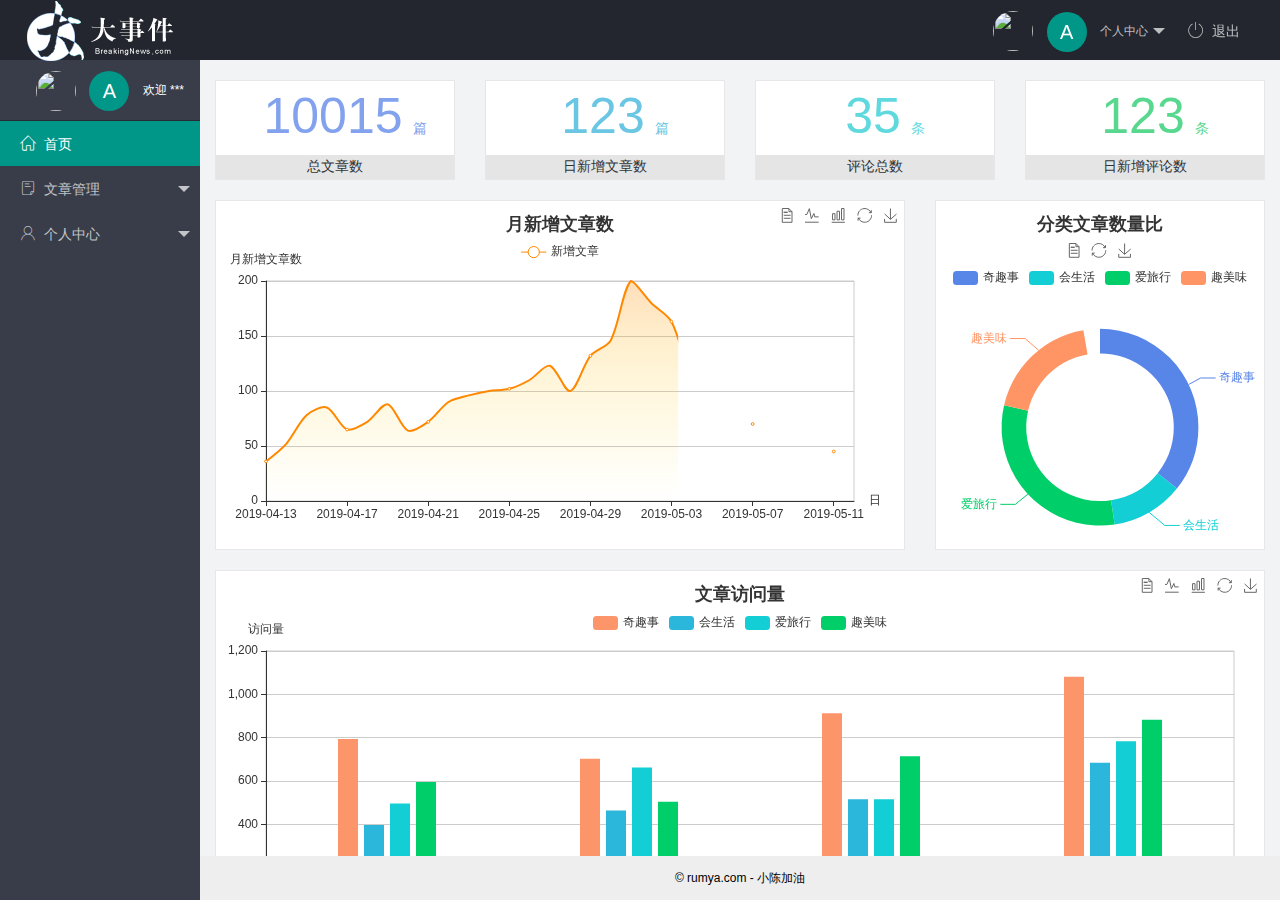
==== commit 44eada6a: "完成了后台主页基本功能" ====
--- a/index.html
+++ b/index.html
@@ -26,9 +26,9 @@
                         <span class="text-avatar">A</span> 个人中心
                     </a>
                     <dl class="layui-nav-child">
-                        <dd><a href="">基本资料</a></dd>
-                        <dd><a href="">更换头像</a></dd>
-                        <dd><a href="">重置密码</a></dd>
+                        <dd><a href="/user/user_info.html" target="fm">基本资料</a></dd>
+                        <dd><a href="/user/user_avatar.html" target="fm">更换头像</a></dd>
+                        <dd><a href="/user/user_pwd.html" target="fm">重置密码</a></dd>
                     </dl>
                 </li>
                 <li class="layui-nav-item">
@@ -69,13 +69,13 @@
                         <a href="javascript:;"><span class="iconfont icon-user"></span>个人中心</a>
                         <dl class="layui-nav-child">
                             <dd>
-                                <a href="javascript:;"><i class="layui-icon layui-icon-app"></i>基本资料</a>
+                                <a href="/user/user_info.html" target="fm"><i class="layui-icon layui-icon-app"></i>基本资料</a>
                             </dd>
                             <dd>
-                                <a href="javascript:;"><i class="layui-icon layui-icon-app"></i>更换头像</a>
+                                <a href="/user/user_avatar.html" target="fm"><i class="layui-icon layui-icon-app"></i>更换头像</a>
                             </dd>
                             <dd>
-                                <a href="javascript:;"><i class="layui-icon layui-icon-app"></i>重置密码</a>
+                                <a href="/user/user_pwd.html" target="fm"><i class="layui-icon layui-icon-app"></i>重置密码</a>
                             </dd>
                         </dl>
                     </li>
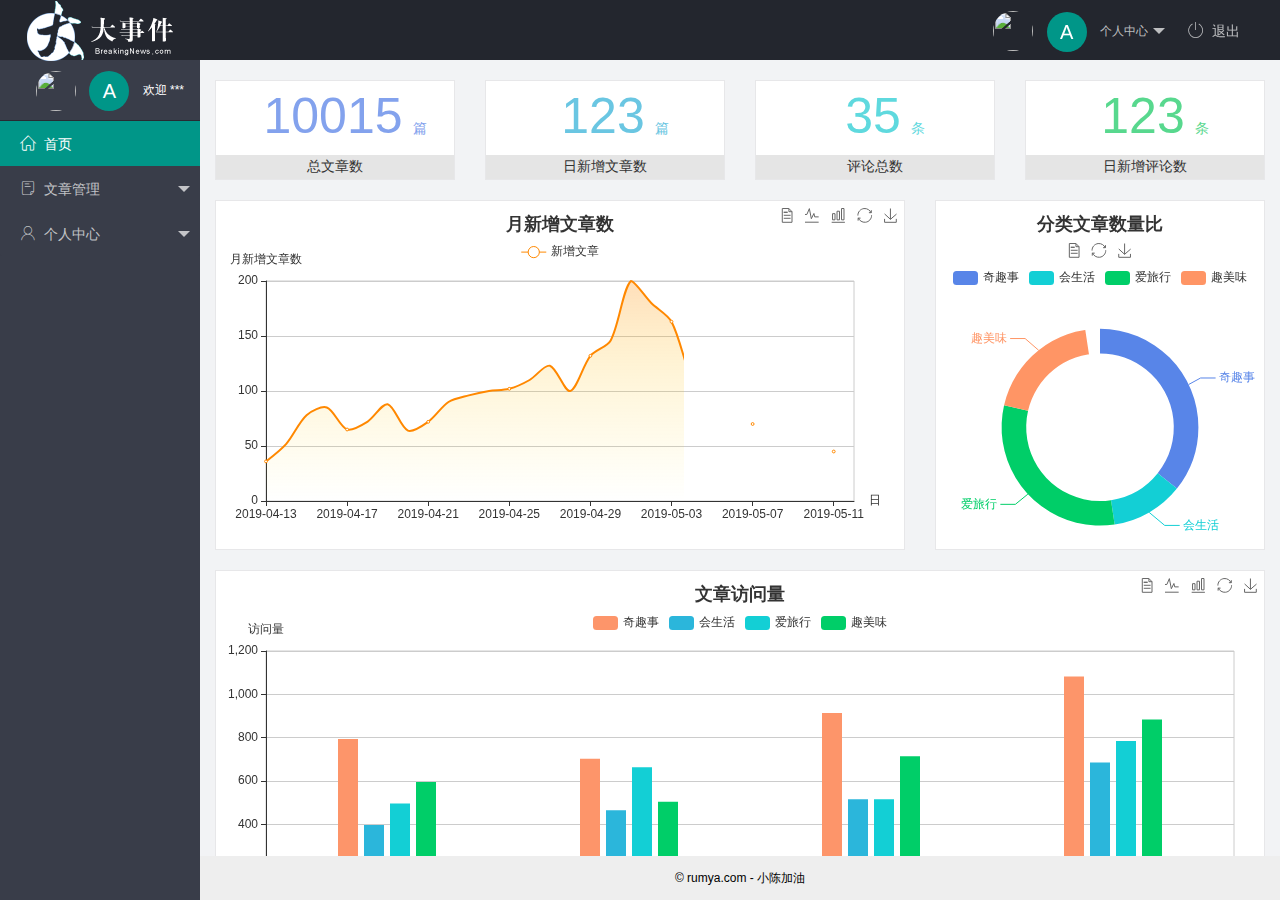
==== commit 9fc834a3: "完成了文章管理相关功能的开发" ====
--- a/index.html
+++ b/index.html
@@ -55,13 +55,13 @@
                         <a class="" href="javascript:;"><span class="iconfont icon-16"></span>文章管理</a>
                         <dl class="layui-nav-child">
                             <dd>
-                                <a href="javascript:;"><i class="layui-icon layui-icon-app"></i>文章类别</a>
+                                <a href="/article/art_cate.html" target="fm"><i class="layui-icon layui-icon-app"></i>文章类别</a>
                             </dd>
                             <dd>
-                                <a href="javascript:;"><i class="layui-icon layui-icon-app"></i>文章列表</a>
+                                <a href="/article/art_list.html" target="fm"><i class="layui-icon layui-icon-app"></i>文章列表</a>
                             </dd>
                             <dd>
-                                <a href="javascript:;"><i class="layui-icon layui-icon-app"></i>发布文章</a>
+                                <a href="/article/art_pub.html" target="fm"><i class="layui-icon layui-icon-app"></i>发布文章</a>
                             </dd>
                         </dl>
                     </li>
